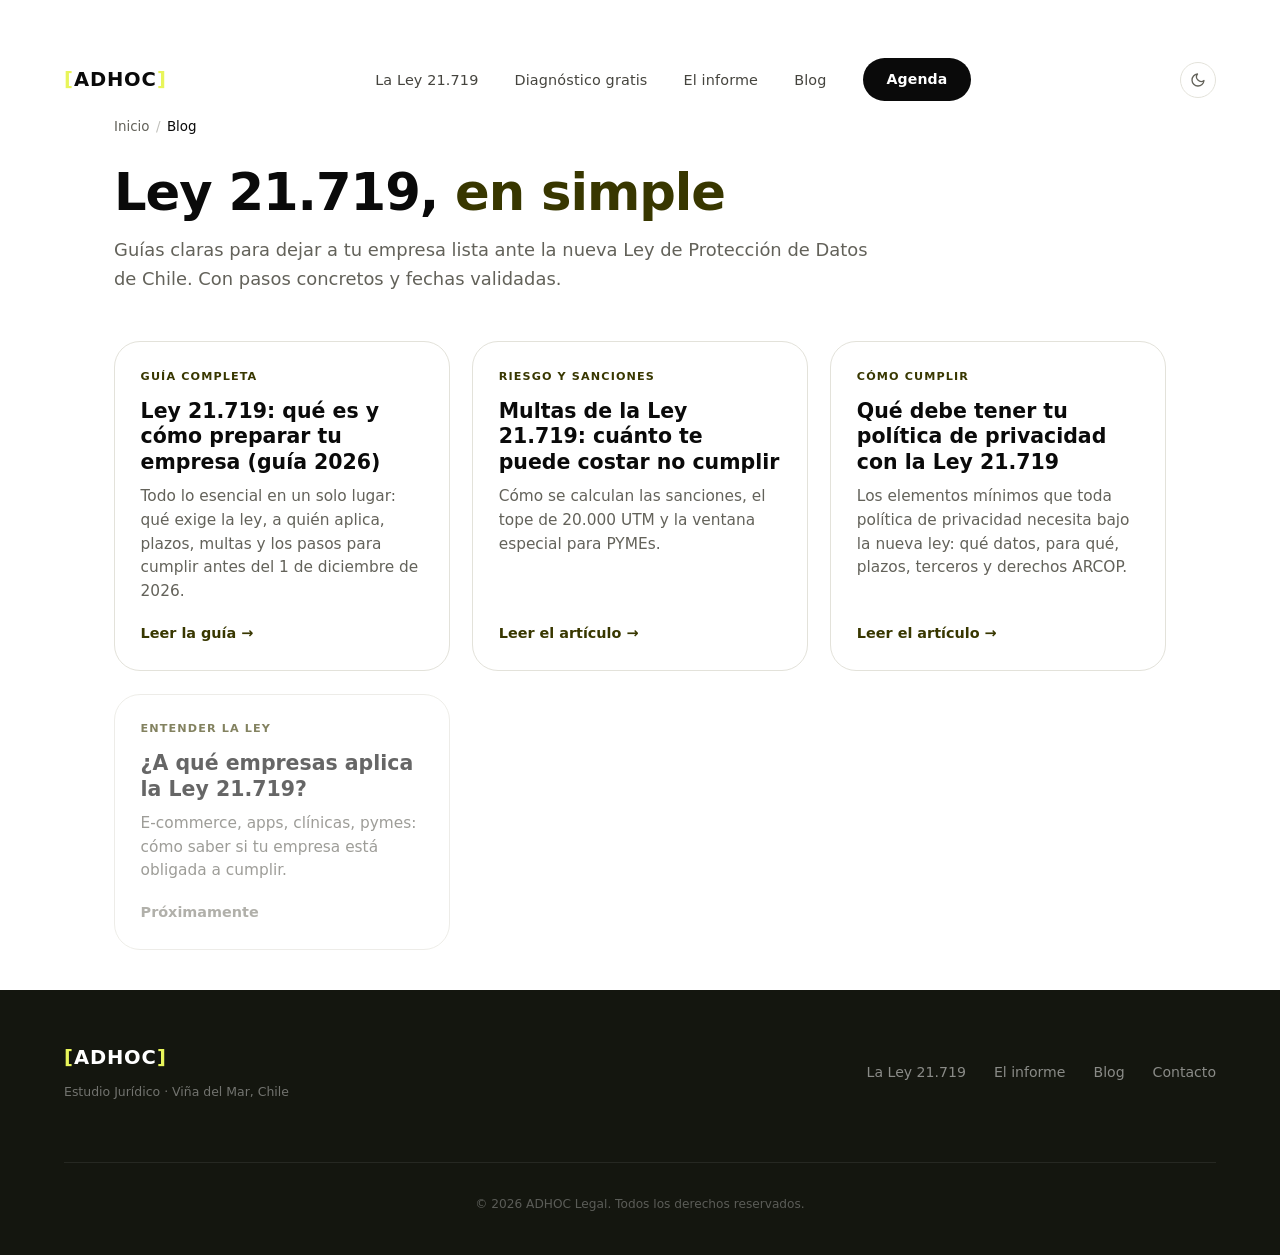
==== blog/index.html @ b208bfc6 "blog: post #3 "Qué debe tener tu política de privacidad" (Javiera) Nuevo artículo blog/politica-de-p" ====
<!DOCTYPE html>
<html lang="es-CL">
<head>
  <meta charset="UTF-8" />
  <meta name="viewport" content="width=device-width, initial-scale=1.0" />
  <title>Blog Ley 21.719 | Protección de datos para empresas | ADHOC Legal</title>
  <meta name="description" content="Guías claras sobre la Ley 21.719 de protección de datos en Chile: qué es, a quién aplica, multas y cómo dejar lista tu empresa antes del 1 de diciembre de 2026." />
  <link rel="canonical" href="https://adhoclegal.cl/blog/" />

  <meta property="og:type" content="website" />
  <meta property="og:locale" content="es_CL" />
  <meta property="og:site_name" content="ADHOC Legal" />
  <meta property="og:url" content="https://adhoclegal.cl/blog/" />
  <meta property="og:title" content="Blog Ley 21.719: protección de datos para empresas" />
  <meta property="og:description" content="Guías claras sobre la Ley 21.719: qué es, a quién aplica, multas y cómo cumplir antes de diciembre de 2026." />
  <meta property="og:image" content="https://adhoclegal.cl/recursos/og-image.png" />
  <meta name="twitter:card" content="summary_large_image" />
  <meta name="twitter:title" content="Blog Ley 21.719: protección de datos para empresas" />
  <meta name="twitter:description" content="Guías claras sobre la Ley 21.719: qué es, a quién aplica, multas y cómo cumplir." />
  <meta name="twitter:image" content="https://adhoclegal.cl/recursos/og-image.png" />

  <link rel="icon" href="data:image/svg+xml,%3Csvg xmlns='http://www.w3.org/2000/svg' viewBox='0 0 64 64'%3E%3Crect width='64' height='64' rx='14' fill='%230a0a0a'/%3E%3Ctext x='32' y='45' font-family='Space Grotesk, Arial, sans-serif' font-size='34' font-weight='700' text-anchor='middle'%3E%3Ctspan fill='%23E8F55A'%3E%5B%3C/tspan%3E%3Ctspan fill='%23ffffff'%3EA%3C/tspan%3E%3Ctspan fill='%23E8F55A'%3E%5D%3C/tspan%3E%3C/text%3E%3C/svg%3E" />
  <link rel="stylesheet" href="/recursos/fonts/fonts.css" />
  <link rel="stylesheet" href="/adhoc-styles.css?v=7" />
  <link rel="stylesheet" href="/recursos/blog.css?v=1" />
  <script>(function(){var t=localStorage.getItem('adhoc-theme');if(t==='dark')document.documentElement.setAttribute('data-theme','dark');}());</script>

  <!-- Datos estructurados: el blog -->
  <script type="application/ld+json">
  {
    "@context": "https://schema.org",
    "@type": "Blog",
    "name": "Blog de ADHOC Legal",
    "description": "Guías sobre la Ley 21.719 de protección de datos personales en Chile.",
    "url": "https://adhoclegal.cl/blog/",
    "inLanguage": "es-CL",
    "publisher": {
      "@type": "LegalService",
      "name": "ADHOC Legal",
      "url": "https://adhoclegal.cl/"
    }
  }
  </script>
  <!-- Datos estructurados: ruta de navegación -->
  <script type="application/ld+json">
  {
    "@context": "https://schema.org",
    "@type": "BreadcrumbList",
    "itemListElement": [
      { "@type": "ListItem", "position": 1, "name": "Inicio", "item": "https://adhoclegal.cl/" },
      { "@type": "ListItem", "position": 2, "name": "Blog", "item": "https://adhoclegal.cl/blog/" }
    ]
  }
  </script>
</head>
<body>

<!-- NAV -->
<nav>
  <a href="/" class="nav-logo"><span class="br">[</span><span class="wm-txt">ADHOC</span><span class="br">]</span></a>
  <ul class="nav-links" id="navLinks">
    <li><a href="/#ley">La Ley 21.719</a></li>
    <li><a href="/#evaluacion">Diagnóstico gratis</a></li>
    <li><a href="/#informe">El informe</a></li>
    <li><a href="/blog/">Blog</a></li>
    <li><a href="/#contacto" class="nav-cta">Agenda</a></li>
  </ul>
  <button class="theme-toggle" id="themeToggle" aria-label="Cambiar modo visual">
    <svg class="icon-moon" width="16" height="16" viewBox="0 0 24 24" fill="none" stroke="currentColor" stroke-width="2" stroke-linecap="round" stroke-linejoin="round"><path d="M21 12.79A9 9 0 1 1 11.21 3 7 7 0 0 0 21 12.79z"/></svg>
    <svg class="icon-sun" width="16" height="16" viewBox="0 0 24 24" fill="none" stroke="currentColor" stroke-width="2" stroke-linecap="round" stroke-linejoin="round"><circle cx="12" cy="12" r="5"/><line x1="12" y1="1" x2="12" y2="3"/><line x1="12" y1="21" x2="12" y2="23"/><line x1="4.22" y1="4.22" x2="5.64" y2="5.64"/><line x1="18.36" y1="18.36" x2="19.78" y2="19.78"/><line x1="1" y1="12" x2="3" y2="12"/><line x1="21" y1="12" x2="23" y2="12"/><line x1="4.22" y1="19.78" x2="5.64" y2="18.36"/><line x1="18.36" y1="5.64" x2="19.78" y2="4.22"/></svg>
  </button>
  <button class="hamburger" id="hamburger" aria-label="Menú" aria-expanded="false">
    <span></span><span></span><span></span>
  </button>
</nav>

<main class="blog-shell">
  <div class="crumbs" role="navigation" aria-label="Ruta de navegación">
    <a href="/">Inicio</a>
    <span class="sep">/</span>
    <span aria-current="page">Blog</span>
  </div>

  <header class="blog-head">
    <h1>Ley 21.719, <span class="accent">en simple</span></h1>
    <p>Guías claras para dejar a tu empresa lista ante la nueva Ley de Protección de Datos de Chile. Con pasos concretos y fechas validadas.</p>
  </header>

  <div class="post-grid">

    <a class="post-card" href="/blog/ley-21719-guia-empresas-chile.html">
      <span class="tag">Guía completa</span>
      <h2>Ley 21.719: qué es y cómo preparar tu empresa (guía 2026)</h2>
      <p>Todo lo esencial en un solo lugar: qué exige la ley, a quién aplica, plazos, multas y los pasos para cumplir antes del 1 de diciembre de 2026.</p>
      <span class="read">Leer la guía →</span>
    </a>

    <a class="post-card" href="/blog/multas-ley-21719.html">
      <span class="tag">Riesgo y sanciones</span>
      <h2>Multas de la Ley 21.719: cuánto te puede costar no cumplir</h2>
      <p>Cómo se calculan las sanciones, el tope de 20.000 UTM y la ventana especial para PYMEs.</p>
      <span class="read">Leer el artículo →</span>
    </a>

    <a class="post-card" href="/blog/politica-de-privacidad-ley-21719.html">
      <span class="tag">Cómo cumplir</span>
      <h2>Qué debe tener tu política de privacidad con la Ley 21.719</h2>
      <p>Los elementos mínimos que toda política de privacidad necesita bajo la nueva ley: qué datos, para qué, plazos, terceros y derechos ARCOP.</p>
      <span class="read">Leer el artículo →</span>
    </a>

    <span class="post-card is-soon" aria-disabled="true">
      <span class="tag">Entender la ley</span>
      <h2>¿A qué empresas aplica la Ley 21.719?</h2>
      <p>E-commerce, apps, clínicas, pymes: cómo saber si tu empresa está obligada a cumplir.</p>
      <span class="read">Próximamente</span>
    </span>

  </div>
</main>

<!-- FOOTER -->
<footer>
  <div class="footer-inner">
    <div>
      <a href="/" class="nav-logo"><span class="br">[</span><span class="wm-txt">ADHOC</span><span class="br">]</span></a>
      <div class="footer-tag">Estudio Jurídico · Viña del Mar, Chile</div>
    </div>
    <div class="footer-links">
      <a href="/#ley">La Ley 21.719</a>
      <a href="/#informe">El informe</a>
      <a href="/blog/">Blog</a>
      <a href="/#contacto">Contacto</a>
    </div>
    <p class="footer-copy">© 2026 ADHOC Legal. Todos los derechos reservados.</p>
  </div>
</footer>

<script src="/adhoc-app.js?v=2"></script>
</body>
</html>
---- adhoc-styles.css ----
/* ============================================================
   ADHOC — Estudio Jurídico · Hoja de estilos
   ============================================================ */

*, *::before, *::after { box-sizing: border-box; margin: 0; padding: 0; }

:root {
  --accent: #E8F55A;
  --accent-deep: oklch(from var(--accent) calc(l - 0.10) calc(c + 0.02) h);
  --accent-ink: oklch(from var(--accent) 0.32 calc(c + 0.05) h);
  --accent-soft: oklch(from var(--accent) 0.96 0.04 h);

  --black: #0a0a0a;
  --black-soft: #161614;
  --ink: #14160f;
  --ink-soft: #1c1f16;
  --white: #ffffff;
  --gray-50: #f8f8f5;
  --gray-100: #efefe9;
  --gray-200: #e3e2da;
  --gray-300: #cfcec5;
  --gray-400: #a9a89d;
  --gray-500: #828177;
  --gray-600: #63625a;
  --gray-700: #45443e;

  --font-body: 'Space Grotesk', system-ui, sans-serif;
  --font-display: 'Space Grotesk', system-ui, sans-serif;
  --font-serif: 'Playfair Display', Georgia, serif;

  --radius-sm: 12px;
  --radius-md: 18px;
  --radius-lg: 26px;
  --radius-xl: 34px;
  --shadow-xs: 0 1px 3px rgba(20,18,12,0.05);
  --shadow-sm: 0 4px 18px rgba(20,18,12,0.07);
  --shadow-md: 0 14px 40px rgba(20,18,12,0.11);
  --shadow-lg: 0 28px 70px rgba(20,18,12,0.16);

  --maxw: 1240px;
  --pad-x: clamp(1.25rem, 5vw, 4rem);

  --z-nav: 100; --z-menu: 99; --z-toast: 200; --z-cta: 150;

  --ease: cubic-bezier(0.22, 1, 0.36, 1);
}

html { scroll-behavior: smooth; -webkit-text-size-adjust: 100%; }

body {
  font-family: var(--font-body);
  color: var(--black);
  background: var(--white);
  line-height: 1.6;
  overflow-x: hidden;
  -webkit-font-smoothing: antialiased;
  text-rendering: optimizeLegibility;
}

::selection { background: var(--accent); color: var(--black); }

a { color: inherit; }

/* ── Reveal (scroll) ── */
.reveal {
  opacity: 0;
  transform: translateY(28px);
  will-change: opacity, transform;
}
.reveal.in {
  animation: revealIn 0.8s var(--ease) both;
  animation-delay: var(--reveal-delay, 0ms);
}
@keyframes revealIn {
  from { opacity: 0; transform: translateY(28px); }
  to   { opacity: 1; transform: none; }
}
.reveal-clip { clip-path: inset(0 100% 0 0); }
.reveal-clip.in {
  animation: revealClip 0.9s var(--ease) both;
  animation-delay: var(--reveal-delay, 0ms);
}
@keyframes revealClip {
  from { clip-path: inset(0 100% 0 0); }
  to   { clip-path: inset(0 0 0 0); }
}
.reveal.shown, .reveal-clip.shown {
  opacity: 1 !important;
  transform: none !important;
  clip-path: none !important;
  animation: none !important;
}

@media (prefers-reduced-motion: reduce) {
  .reveal, .reveal-clip { opacity: 1; transform: none; clip-path: none; animation: none; }
}

/* ============================================================
   NAV
   ============================================================ */
nav {
  position: fixed; inset: 0 0 auto 0;
  z-index: var(--z-nav);
  height: 76px;
  display: flex; align-items: center; justify-content: space-between;
  padding: 0 var(--pad-x);
  background: rgba(255,255,255,0.72);
  backdrop-filter: blur(18px) saturate(1.4);
  -webkit-backdrop-filter: blur(18px) saturate(1.4);
  border-bottom: 1px solid transparent;
  transition: background 0.35s var(--ease), border-color 0.35s var(--ease), box-shadow 0.35s var(--ease), height 0.35s var(--ease);
}
nav.scrolled {
  height: 66px;
  background: rgba(255,255,255,0.9);
  border-bottom-color: rgba(20,18,12,0.08);
  box-shadow: var(--shadow-xs);
}

.nav-logo {
  font-size: 1.22rem; font-weight: 700; letter-spacing: 0.04em;
  text-decoration: none; display: inline-flex; align-items: center; gap: 0.02em;
}
.nav-logo .br { color: var(--accent); font-weight: 700; transition: color 0.3s var(--ease); }
.nav-logo .wm-txt { color: var(--black); }
.nav-logo:hover .br { color: var(--accent-deep); }

.nav-links { display: flex; gap: 2.25rem; list-style: none; align-items: center; }
.nav-links > li > a {
  text-decoration: none; color: var(--gray-700);
  font-size: 0.9rem; font-weight: 500; letter-spacing: 0.01em;
  position: relative; transition: color 0.2s;
}
.nav-links > li > a:not(.nav-cta)::after {
  content: ''; position: absolute; left: 0; right: 100%; bottom: -6px;
  height: 2px; background: var(--accent); border-radius: 2px;
  transition: right 0.3s var(--ease);
}
.nav-links > li > a:not(.nav-cta):hover { color: var(--black); }
.nav-links > li > a:not(.nav-cta):hover::after { right: 0; }

.nav-cta {
  background: var(--black) !important; color: var(--white) !important;
  padding: 0.62rem 1.5rem !important; border-radius: 50px !important;
  font-weight: 600 !important; font-size: 0.88rem !important;
  display: inline-flex; align-items: center; gap: 0.4rem;
  transition: background 0.25s, transform 0.2s, box-shadow 0.25s !important;
}
.nav-cta:hover { background: var(--accent) !important; color: var(--black) !important; transform: translateY(-2px); box-shadow: var(--shadow-md); }

.hamburger { display: none; flex-direction: column; gap: 5px; cursor: pointer; background: none; border: none; padding: 6px; }
.hamburger span { display: block; width: 24px; height: 2px; background: var(--black); border-radius: 2px; transition: transform 0.3s var(--ease), opacity 0.2s; }
.hamburger.open span:nth-child(1) { transform: translateY(7px) rotate(45deg); }
.hamburger.open span:nth-child(2) { opacity: 0; }
.hamburger.open span:nth-child(3) { transform: translateY(-7px) rotate(-45deg); }

/* ============================================================
   SECTIONS base
   ============================================================ */
section { padding: clamp(5rem, 9vw, 9rem) var(--pad-x); }
.section-inner { max-width: var(--maxw); margin: 0 auto; }

.eyebrow {
  font-size: 0.72rem; font-weight: 600; letter-spacing: 0.16em;
  text-transform: uppercase; color: var(--gray-500);
  display: inline-flex; align-items: center; gap: 0.65rem; margin-bottom: 1.5rem;
}
.eyebrow::before { content: ''; width: 22px; height: 2px; background: var(--accent); border-radius: 2px; flex-shrink: 0; }
.eyebrow.on-dark { color: rgba(255,255,255,0.5); }
.hero-badge {
  font-size: 0.72rem; font-weight: 600; letter-spacing: 0.16em;
  text-transform: uppercase; color: var(--gray-500);
  margin-bottom: 1.5rem;
}
.hero-badge .br { color: var(--accent); }

.section-title {
  font-family: var(--font-display);
  font-size: clamp(2.4rem, 5.2vw, 4.4rem);
  font-weight: 700; line-height: 1.02; letter-spacing: -0.035em;
  text-wrap: balance;
}
.lede {
  font-size: clamp(1rem, 1.4vw, 1.12rem); color: var(--gray-600);
  line-height: 1.75; max-width: 46ch; text-wrap: pretty;
}

/* ============================================================
   HERO
   ============================================================ */
#hero {
  min-height: 100svh; display: flex; align-items: center; justify-content: center;
  padding: 130px var(--pad-x) 4rem; position: relative; overflow: hidden;
  background: var(--white);
}
/* Si el contenido del hero supera la altura visible, anclar arriba para no cortar el titular */
@media (max-height: 860px) {
  #hero { align-items: flex-start; }
}
#hero::before {
  content: ''; position: absolute; inset: 0; z-index: 0; pointer-events: none;
  background:
    radial-gradient(60% 50% at 50% 0%, oklch(from var(--accent) 0.97 0.05 h / 0.5), transparent 70%);
  opacity: 0.9;
}
.hero-grid {
  position: absolute; inset: 0; z-index: 0; pointer-events: none; opacity: 0.5;
  background-image:
    linear-gradient(to right, rgba(20,18,12,0.035) 1px, transparent 1px),
    linear-gradient(to bottom, rgba(20,18,12,0.035) 1px, transparent 1px);
  background-size: 64px 64px;
  -webkit-mask-image: radial-gradient(75% 70% at 50% 45%, #000 30%, transparent 100%);
  mask-image: radial-gradient(75% 70% at 50% 45%, #000 30%, transparent 100%);
}

.hero-inner { max-width: 880px; width: 100%; position: relative; z-index: 1; text-align: center; display: flex; flex-direction: column; align-items: center; }

.hero-title {
  font-family: var(--font-display);
  font-size: clamp(2.9rem, 8vw, 6rem);
  font-weight: 700; line-height: 1.04; letter-spacing: -0.04em;
  margin-bottom: 1.75rem; text-wrap: balance;
}
.hero-title .accent {
  font-family: var(--font-serif); font-style: italic; font-weight: 700;
  position: relative; display: inline-block; padding: 0 0.08em; white-space: nowrap;
}
.hero-title .accent::before {
  content: ''; position: absolute; left: -0.06em; right: -0.06em;
  top: 50%; height: 0.78em; transform: translateY(-50%) skewX(-2deg);
  background: var(--accent); border-radius: 4px; z-index: -1;
  transform-origin: left center;
  transition: transform 0.9s var(--ease) 0.35s;
}
.hero-title.pre .accent::before { transform: translateY(-50%) skewX(-2deg) scaleX(0); }
.hero-title.lit .accent::before { transform: translateY(-50%) skewX(-2deg) scaleX(1); }
.hero-title.hl-done .accent::before { transition: none !important; }

.hero-subtitle {
  font-size: clamp(1.02rem, 1.5vw, 1.18rem); color: var(--gray-600);
  max-width: 52ch; line-height: 1.7; margin: 0 auto 2.4rem; text-wrap: pretty;
}

.hero-actions { display: flex; gap: 0.9rem; justify-content: center; flex-wrap: wrap; }

.btn {
  display: inline-flex; align-items: center; gap: 0.55rem;
  font-family: var(--font-body); font-weight: 600; font-size: 0.98rem;
  text-decoration: none; cursor: pointer; border: none;
  padding: 1rem 2rem; border-radius: 50px; letter-spacing: 0.01em;
  transition: transform 0.2s var(--ease), box-shadow 0.25s var(--ease), background 0.25s, color 0.25s, border-color 0.25s;
}
.btn .arr { transition: transform 0.25s var(--ease); }
.btn:hover .arr { transform: translateX(4px); }

.btn-primary { background: var(--accent); color: var(--accent-ink); box-shadow: 0 8px 24px oklch(from var(--accent) l c h / 0.4); }
.btn-primary:hover { transform: translateY(-2px); box-shadow: 0 14px 34px oklch(from var(--accent) l c h / 0.55); }

.btn-ghost { background: transparent; color: var(--black); border: 1.5px solid var(--gray-300); }
.btn-ghost:hover { border-color: var(--black); background: var(--black); color: var(--white); transform: translateY(-2px); }

.btn-dark { background: var(--black); color: var(--white); }
.btn-dark:hover { background: var(--black-soft); transform: translateY(-2px); box-shadow: var(--shadow-md); }

.hero-trust {
  margin-top: 3.5rem; display: flex; align-items: center; gap: clamp(1.2rem, 4vw, 3rem);
  flex-wrap: wrap; justify-content: center;
  padding-top: 2.2rem; border-top: 1px solid var(--gray-200); width: 100%; max-width: 640px;
}
.hero-trust .ht-item { display: flex; flex-direction: column; align-items: center; gap: 0.15rem; }
.hero-trust .ht-num { font-family: var(--font-display); font-size: 1.7rem; font-weight: 700; letter-spacing: -0.03em; line-height: 1; }
.hero-trust .ht-label { font-size: 0.72rem; letter-spacing: 0.08em; text-transform: uppercase; color: var(--gray-500); }
.hero-trust .ht-sep { width: 1px; height: 34px; background: var(--gray-200); }

[data-hero="editorial"] .hero-inner { text-align: left; align-items: flex-start; max-width: var(--maxw); }
[data-hero="editorial"] #hero { justify-content: flex-start; }
[data-hero="editorial"] .hero-subtitle { margin-left: 0; margin-right: 0; }
[data-hero="editorial"] .hero-actions { justify-content: flex-start; }
[data-hero="editorial"] .hero-trust { justify-content: flex-start; }
[data-hero="editorial"] .hero-title .accent { white-space: normal; }

/* ── Contador regresivo Ley 21.719 ── */
.hero-countdown {
  display: flex; flex-direction: column; align-items: center; gap: 0.55rem;
  margin: 0 auto 2rem;
}
.hero-countdown .cd-label {
  font-size: 0.72rem; font-weight: 600; letter-spacing: 0.06em; text-transform: uppercase;
  color: var(--gray-500); text-align: center; max-width: 40ch; text-wrap: balance;
}
.cd-units { display: flex; gap: 0.45rem; flex-wrap: wrap; justify-content: center; }
.cd-unit {
  display: flex; flex-direction: column; align-items: center; gap: 0.2rem;
  min-width: 54px; padding: 0.55rem 0.5rem;
  background: var(--ink); border-radius: var(--radius-sm); box-shadow: var(--shadow-xs);
  border: 1px solid rgba(255,255,255,0.10);
}
.cd-num {
  font-family: var(--font-display); font-weight: 700;
  font-size: clamp(1.25rem, 3vw, 1.65rem); line-height: 1;
  color: var(--accent); letter-spacing: -0.03em; font-variant-numeric: tabular-nums;
}
.cd-tag {
  font-size: 0.55rem; font-weight: 600; letter-spacing: 0.1em; text-transform: uppercase;
  color: rgba(255,255,255,0.55);
}
.cd-live {
  font-family: var(--font-display); font-weight: 700; font-size: 1.05rem;
  color: var(--accent-ink); text-decoration: none;
}
@media (max-width: 480px) {
  .cd-unit { min-width: 48px; padding: 0.5rem 0.35rem; }
}

/* ============================================================
   STATS BAND
   ============================================================ */
#stats { background: var(--ink); padding: clamp(3rem, 5vw, 4.5rem) var(--pad-x); }
.stats-grid { max-width: var(--maxw); margin: 0 auto; display: grid; grid-template-columns: repeat(3, 1fr); gap: 1rem; justify-content: center; }
.stat { text-align: center; padding: 1rem; }
.stat-num { font-family: var(--font-display); font-size: clamp(2.4rem, 4vw, 3.4rem); font-weight: 700; color: var(--accent); letter-spacing: -0.04em; line-height: 1; }
.stat-num .plus { font-size: 0.6em; vertical-align: super; }
.stat-label { font-size: 0.82rem; color: rgba(255,255,255,0.6); margin-top: 0.5rem; letter-spacing: 0.02em; }
[data-stats="off"] #stats { display: none; }

/* ============================================================
   SERVICIOS
   ============================================================ */
#servicios { background: var(--gray-50); }
.services-top { display: grid; grid-template-columns: 1.2fr 1fr; gap: 3rem; align-items: end; margin-bottom: 3.5rem; }
.services-top .lede { align-self: end; }

.services-grid { display: grid; grid-template-columns: repeat(3, 1fr); gap: 1.25rem; }
.service-card {
  position: relative; background: var(--white); padding: 2.5rem 2rem;
  border-radius: var(--radius-lg); box-shadow: var(--shadow-xs);
  border: 1px solid var(--gray-100); overflow: hidden;
  transition: box-shadow 0.35s var(--ease), transform 0.35s var(--ease), border-color 0.35s;
}
.service-card::after {
  content: ''; position: absolute; left: 0; top: 0; bottom: 0; width: 4px;
  background: var(--accent); transform: scaleY(0); transform-origin: top; transition: transform 0.4s var(--ease);
}
.service-card:hover { transform: translateY(-6px); box-shadow: var(--shadow-md); border-color: var(--gray-200); }
.service-card:hover::after { transform: scaleY(1); }

.service-head { display: flex; align-items: baseline; justify-content: space-between; margin-bottom: 1.25rem; }
.service-num { font-family: var(--font-display); font-size: 3.4rem; font-weight: 700; color: var(--gray-200); letter-spacing: -0.04em; line-height: 1; user-select: none; transition: color 0.35s; }
.service-card:hover .service-num { color: var(--accent); }
.service-ico { width: 22px; height: 22px; color: var(--gray-400); transition: color 0.3s, transform 0.3s var(--ease); }
.service-card:hover .service-ico { color: var(--black); transform: translateX(3px) translateY(-3px); }

.service-title { font-size: 1.28rem; font-weight: 700; color: var(--black); margin-bottom: 0.7rem; letter-spacing: -0.01em; }
.service-text { font-size: 0.92rem; color: var(--gray-600); line-height: 1.75; }
.service-tags { display: flex; flex-wrap: wrap; gap: 0.4rem; margin-top: 1.5rem; }
.service-tag-item { font-size: 0.72rem; font-weight: 600; padding: 0.3rem 0.8rem; background: var(--gray-100); color: var(--gray-700); border-radius: 50px; letter-spacing: 0.02em; transition: background 0.2s, color 0.2s; }
.service-card:hover .service-tag-item { background: var(--accent-soft); }

/* ============================================================
   EQUIPO
   ============================================================ */
#equipo { background: var(--white); }
.equipo-head { display: grid; grid-template-columns: 1.2fr 1fr; gap: 3rem; align-items: center; margin-bottom: 3.5rem; }
.team-grid { display: grid; grid-template-columns: 1fr 1fr; gap: 1.75rem; }
.team-card { background: var(--gray-50); border-radius: var(--radius-xl); overflow: hidden; border: 1px solid var(--gray-100); transition: box-shadow 0.4s var(--ease), transform 0.4s var(--ease); }
.team-card:hover { transform: translateY(-6px); box-shadow: var(--shadow-lg); }

.team-photo-wrap { position: relative; aspect-ratio: 4/3.4; overflow: hidden; background: var(--gray-100); }
.team-photo { width: 100%; height: 100%; object-fit: cover; object-position: center 18%; display: block; filter: grayscale(1) contrast(1.03) brightness(1.02); transition: transform 0.6s var(--ease), filter 0.6s var(--ease); }
.team-card:hover .team-photo { transform: scale(1.04); filter: grayscale(0) contrast(1) brightness(1); }
.team-photo-bar { height: 5px; background: var(--accent); }

.team-ph {
  width: 100%; height: 100%; display: flex; flex-direction: column; align-items: center; justify-content: center; gap: 0.6rem;
  background: repeating-linear-gradient(135deg, var(--gray-100) 0 14px, var(--gray-50) 14px 28px);
  color: var(--gray-400);
}
.team-ph .mono { width: 84px; height: 84px; border-radius: 50%; background: var(--black); color: var(--accent); display: flex; align-items: center; justify-content: center; font-family: var(--font-display); font-weight: 700; font-size: 1.7rem; letter-spacing: 0.04em; }
.team-ph .hint { font-family: ui-monospace, 'SF Mono', Menlo, monospace; font-size: 0.7rem; letter-spacing: 0.04em; color: var(--gray-400); }

.team-body { padding: 1.9rem 2.1rem 2.1rem; }
.team-name { font-size: 1.3rem; font-weight: 700; color: var(--black); margin-bottom: 0.25rem; letter-spacing: -0.01em; }
.team-role { font-size: 0.72rem; font-weight: 700; letter-spacing: 0.12em; text-transform: uppercase; color: var(--accent-ink); margin-bottom: 1.1rem; }
.team-bio { font-size: 0.92rem; color: var(--gray-600); line-height: 1.8; margin-bottom: 1.6rem; }
.team-linkedin { display: inline-flex; align-items: center; gap: 0.5rem; text-decoration: none; background: var(--black); color: var(--white); font-size: 0.76rem; font-weight: 600; letter-spacing: 0.04em; text-transform: uppercase; padding: 0.6rem 1.3rem; border-radius: 50px; transition: background 0.25s, color 0.25s, transform 0.2s; }
.team-linkedin:hover { background: var(--accent); color: var(--accent-ink); transform: translateY(-2px); }
.linkedin-icon { width: 14px; height: 14px; fill: currentColor; }

/* ============================================================
   POR QUÉ (dark)
   ============================================================ */
#por-que { background: var(--ink); color: var(--white); }
.why-layout { display: grid; grid-template-columns: 0.9fr 1.1fr; gap: clamp(2.5rem, 6vw, 6rem); align-items: start; }
.why-left .section-title { color: var(--white); }
.why-claim { font-size: 1.05rem; color: rgba(255,255,255,0.55); line-height: 1.8; margin-top: 1.5rem; max-width: 38ch; }
.why-cta { margin-top: 2.2rem; }

.why-list { display: flex; flex-direction: column; border-top: 1px solid rgba(255,255,255,0.1); }
.why-item { display: flex; gap: 1.5rem; align-items: flex-start; padding: 1.8rem 0; border-bottom: 1px solid rgba(255,255,255,0.1); transition: padding-left 0.3s var(--ease); }
.why-item:hover { padding-left: 0.6rem; }
.why-num { font-family: var(--font-display); font-size: 1.45rem; font-weight: 700; color: var(--accent); letter-spacing: -0.03em; line-height: 1; min-width: 2.4rem; padding-top: 2px; }
.why-text h4 { font-size: 1.05rem; font-weight: 700; color: var(--white); margin-bottom: 0.35rem; }
.why-text p { font-size: 0.9rem; color: rgba(255,255,255,0.5); line-height: 1.7; }

/* ============================================================
   EVALUACIÓN LEY 21.719 (FUNNEL)
   ============================================================ */
#evaluacion { background: var(--white); }
.fnl-head { max-width: 62ch; margin: 0 auto 2.6rem; text-align: center; }
.fnl-head .eyebrow { justify-content: center; }
.fnl-head .section-title { font-size: clamp(2rem, 4.6vw, 3.4rem); }
.fnl-head .section-title .accent { font-family: var(--font-serif); font-style: italic; color: var(--accent-ink); }
.fnl-head .lede { margin: 1.1rem auto 0; text-align: center; max-width: 54ch; }

.fnl { max-width: 600px; margin: 0 auto; }
.fnl .screen { display: none; }
.fnl .screen.active { display: block; animation: fnlSlide 0.42s var(--ease) both; }
@keyframes fnlSlide { from { transform: translateY(18px) scale(0.992); } to { transform: translateY(0) scale(1); } }
.fnl .card { background: var(--white); border: 1px solid var(--gray-100); border-radius: var(--radius-xl); box-shadow: var(--shadow-md); padding: clamp(1.5rem, 4vw, 2.4rem); }
.fnl .brand { display: flex; align-items: center; gap: 0.5rem; margin-bottom: 1.3rem; }
.fnl .brand .wm { font-size: 1.18rem; font-weight: 700; letter-spacing: 0.04em; }
.fnl .brand .wm .br { color: var(--accent); }
.fnl .brand .legal-tag { font-size: 0.66rem; font-weight: 700; letter-spacing: 0.2em; text-transform: uppercase; color: var(--gray-400); }
.fnl .eyebrow { margin-bottom: 0; }
.fnl .q-title { font-size: clamp(1.25rem, 3.4vw, 1.55rem); font-weight: 700; letter-spacing: -0.025em; line-height: 1.12; color: var(--black); }
.fnl .q-sub { margin-top: 0.5rem; color: var(--gray-600); font-size: 0.95rem; }
.fnl .step-row { display: flex; align-items: center; justify-content: space-between; margin-top: 1.4rem; }
.fnl .step-label { font-size: 0.74rem; font-weight: 700; letter-spacing: 0.1em; color: var(--gray-500); text-transform: uppercase; white-space: nowrap; }
.fnl .shield { width: 34px; height: 34px; display: flex; align-items: center; justify-content: center; background: var(--accent); border-radius: 9px; color: var(--accent-ink); flex: none; }
.fnl .shield svg { width: 18px; height: 18px; }
.fnl .progress { height: 8px; background: var(--gray-100); border-radius: 99px; overflow: hidden; margin-top: 0.7rem; }
.fnl .progress > i { display: block; height: 100%; width: 0; background: var(--accent-deep); border-radius: 99px; transition: width 0.45s var(--ease); }
.fnl .question { margin-top: 1.7rem; }
.fnl .question h3 { font-size: clamp(1.1rem, 2.8vw, 1.3rem); font-weight: 700; letter-spacing: -0.02em; line-height: 1.25; color: var(--black); }
.fnl .options { display: flex; flex-direction: column; gap: 0.7rem; margin-top: 1.2rem; }
.fnl .opt { display: flex; align-items: center; gap: 0.85rem; width: 100%; text-align: left; background: var(--white); border: 1.5px solid var(--gray-200); border-radius: var(--radius-sm); padding: 0.95rem 1.05rem; min-height: 56px; cursor: pointer; font-family: inherit; font-size: 1rem; font-weight: 500; color: var(--black); transition: border-color 0.16s, background 0.16s, transform 0.08s; }
.fnl .opt:hover { border-color: var(--gray-400); background: var(--gray-50); }
.fnl .opt:active { transform: scale(0.995); }
.fnl .tick { flex: none; width: 24px; height: 24px; border-radius: 50%; border: 2px solid var(--gray-300); display: flex; align-items: center; justify-content: center; transition: all 0.16s; background: var(--white); }
.fnl .tick svg { width: 13px; height: 13px; opacity: 0; transform: scale(0.5); transition: all 0.18s; color: var(--accent-ink); }
.fnl .opt.selected { border-color: var(--black); background: var(--accent-soft); }
.fnl .opt.selected .tick { background: var(--accent); border-color: var(--accent-ink); }
.fnl .opt.selected .tick svg { opacity: 1; transform: scale(1); }
.fnl .opt-label { flex: 1; }
.fnl .legal { display: flex; gap: 0.8rem; margin-top: 1.4rem; padding: 1rem 1.1rem; background: #FAF2E2; border: 1px solid #ECD9B4; border-radius: var(--radius-sm); }
.fnl .legal[hidden] { display: none; }
.fnl .legal .ic { flex: none; color: #C77D14; margin-top: 1px; }
.fnl .legal .ic svg { width: 20px; height: 20px; }
.fnl .legal b { color: #8A5A12; font-weight: 700; display: block; font-size: 0.92rem; margin-bottom: 0.15rem; }
.fnl .legal p { color: #7A551E; font-size: 0.84rem; line-height: 1.5; }
.fnl .nav-row { display: flex; align-items: center; margin-top: 1.5rem; min-height: 24px; }
.fnl .back { background: none; border: none; cursor: pointer; font-family: inherit; font-size: 0.92rem; font-weight: 600; color: var(--gray-600); display: inline-flex; align-items: center; gap: 0.35rem; padding: 0.4rem 0.1rem; transition: color 0.15s; }
.fnl .back:hover { color: var(--black); }
.fnl .back[hidden] { display: none; }
.fnl .cap-head { margin-bottom: 1.3rem; }
.fnl .cap-head .eyebrow { margin-bottom: 0.9rem; }
.fnl .cap-head h3 { font-size: clamp(1.3rem, 3.4vw, 1.65rem); font-weight: 700; letter-spacing: -0.025em; line-height: 1.12; color: var(--black); }
.fnl .cap-head p { margin-top: 0.55rem; color: var(--gray-600); font-size: 0.96rem; }
.fnl .field { margin-top: 1.1rem; }
.fnl .field label { display: block; font-size: 0.74rem; font-weight: 600; text-transform: uppercase; letter-spacing: 0.08em; color: var(--gray-700); margin-bottom: 0.5rem; }
.fnl .field input { width: 100%; font-family: var(--font-body); font-size: 0.95rem; color: var(--black); background: var(--white); border: 1.5px solid var(--gray-200); border-radius: var(--radius-sm); padding: 0.85rem 1rem; outline: none; transition: border-color 0.2s, box-shadow 0.2s; }
.fnl .field input::placeholder { color: var(--gray-400); }
.fnl .field input:focus { border-color: var(--black); box-shadow: 0 0 0 3px oklch(from var(--accent) l c h / 0.4); }
.fnl .phone-wrap { display: flex; align-items: stretch; }
.fnl .phone-prefix { display: flex; align-items: center; font-weight: 700; color: var(--black); background: var(--gray-100); border: 1.5px solid var(--gray-200); border-right: none; border-radius: var(--radius-sm) 0 0 var(--radius-sm); padding: 0 0.9rem; }
.fnl .phone-wrap input { border-radius: 0 var(--radius-sm) var(--radius-sm) 0; }
.fnl .field.invalid input, .fnl .field.invalid .phone-prefix { border-color: #e0564f; box-shadow: 0 0 0 3px rgba(224,86,79,0.15); }
.fnl .err { color: #c0392b; font-size: 0.8rem; margin-top: 0.4rem; font-weight: 600; display: none; }
.fnl .field.invalid .err { display: block; }
.fnl .microcopy { display: flex; align-items: center; justify-content: center; gap: 0.4rem; margin-top: 1rem; color: var(--gray-500); font-size: 0.82rem; font-weight: 500; }
.fnl .btn { width: 100%; justify-content: center; padding: 1.05rem; font-weight: 700; }
.fnl .res-hero { text-align: center; padding: 0.6rem 0 0.2rem; }
.fnl .res-hero .eyebrow { justify-content: center; }
.fnl .res-icon { width: 74px; height: 74px; border-radius: 50%; display: flex; align-items: center; justify-content: center; margin: 1rem auto 0.9rem; }
.fnl .res-icon svg { width: 36px; height: 36px; }
.fnl .res-title { font-size: clamp(1.5rem, 4.2vw, 1.95rem); font-weight: 700; letter-spacing: -0.03em; line-height: 1.08; color: var(--black); }
.fnl .res-sub { margin-top: 0.7rem; color: var(--gray-600); font-size: 1rem; max-width: 46ch; margin: 0.7rem auto 0; }
.fnl .meter { margin: 1.8rem 0 0.4rem; }
.fnl .meter-scale { display: flex; justify-content: space-between; font-size: 0.72rem; font-weight: 700; color: var(--gray-400); text-transform: uppercase; letter-spacing: 0.06em; margin-bottom: 0.5rem; }
.fnl .meter-track { position: relative; height: 14px; border-radius: 99px; background: linear-gradient(90deg, #DCEFE3 0%, #F6ECD6 50%, #F8DDDC 100%); overflow: hidden; }
.fnl .meter-fill { position: absolute; left: 0; top: 0; height: 100%; width: 0; border-radius: 99px; transition: width 0.9s var(--ease); }
.fnl .meter-readout { display: flex; align-items: baseline; gap: 0.5rem; justify-content: center; margin-top: 0.9rem; }
.fnl .meter-pct { font-size: 1.9rem; font-weight: 700; letter-spacing: -0.03em; }
.fnl .meter-word { font-size: 0.88rem; font-weight: 700; text-transform: uppercase; letter-spacing: 0.06em; }
.fnl .offer { margin-top: 1.7rem; border: 1.5px solid var(--gray-200); border-radius: var(--radius-lg); padding: 1.4rem; background: var(--gray-50); box-shadow: var(--shadow-xs); }
.fnl .offer-price-row { display: flex; align-items: baseline; gap: 0.5rem; margin: 0.7rem 0 0.2rem; }
.fnl .offer-price { font-size: 2.2rem; font-weight: 700; letter-spacing: -0.035em; color: var(--black); }
.fnl .offer-price .cur { font-size: 0.95rem; font-weight: 700; color: var(--gray-500); }
.fnl .offer-list { list-style: none; margin: 1.1rem 0; display: flex; flex-direction: column; gap: 0.7rem; }
.fnl .offer-list li { display: flex; align-items: flex-start; gap: 0.6rem; font-size: 0.95rem; color: var(--black); font-weight: 500; }
.fnl .offer-list .ck { flex: none; width: 21px; height: 21px; border-radius: 50%; background: var(--accent); color: var(--accent-ink); display: flex; align-items: center; justify-content: center; margin-top: 1px; }
.fnl .offer-list .ck svg { width: 12px; height: 12px; }

@media (max-width: 480px) {
  .fnl .card { padding: 1.4rem; }
  .fnl .offer { padding: 1.1rem; }
}

/* ============================================================
   TESTIMONIOS
   ============================================================ */
#testimonios { background: var(--gray-50); }
.testi-head { display: flex; justify-content: space-between; align-items: flex-end; gap: 2rem; flex-wrap: wrap; margin-bottom: 3.5rem; }
.testi-rating { display: flex; align-items: center; gap: 0.8rem; }
.testi-rating .big { font-family: var(--font-display); font-size: 2.6rem; font-weight: 700; letter-spacing: -0.03em; line-height: 1; }
.testi-rating .stars-sm { color: var(--accent-ink); font-size: 0.9rem; letter-spacing: 0.1em; }
.testi-rating .cnt { font-size: 0.8rem; color: var(--gray-500); }

/* marquee */
.testi-marquee {
  overflow: hidden;
  margin: 0 calc(-1 * var(--pad-x));
  mask-image: linear-gradient(to right, transparent 0%, black 8%, black 92%, transparent 100%);
  -webkit-mask-image: linear-gradient(to right, transparent 0%, black 8%, black 92%, transparent 100%);
}
.testi-track {
  display: flex;
  gap: 1.5rem;
  width: max-content;
  animation: testi-scroll 40s linear infinite;
  padding: 0.5rem var(--pad-x) 1.5rem;
}
.testi-marquee:hover .testi-track { animation-play-state: paused; }
@keyframes testi-scroll {
  from { transform: translateX(0); }
  to   { transform: translateX(-50%); }
}
@media (prefers-reduced-motion: reduce) {
  .testi-track { animation: none; }
}
.testimonios-grid { display: grid; grid-template-columns: repeat(3, 1fr); gap: 1.5rem; }
.testimonio-card {
  background: var(--white); border-radius: var(--radius-lg); padding: 2rem;
  box-shadow: var(--shadow-xs); border: 1px solid var(--gray-100);
  display: flex; flex-direction: column; gap: 1.2rem;
  transition: box-shadow 0.3s var(--ease), transform 0.3s var(--ease);
  flex-shrink: 0; width: clamp(300px, 30vw, 380px);
}
.testimonio-card:hover { box-shadow: var(--shadow-md); transform: translateY(-4px); }
.testimonio-card .quote-mark { font-family: var(--font-serif); font-size: 3rem; line-height: 0.6; color: var(--accent); height: 0.4em; }
.stars { color: var(--accent-ink); font-size: 0.85rem; letter-spacing: 0.1em; }
.testimonio-text { font-size: 0.95rem; color: var(--gray-700); line-height: 1.8; flex: 1; }
.testimonio-author { display: flex; align-items: center; gap: 0.8rem; padding-top: 1.2rem; border-top: 1px solid var(--gray-100); }
.author-avatar { width: 42px; height: 42px; border-radius: 50%; background: var(--black); display: flex; align-items: center; justify-content: center; color: var(--accent); font-weight: 700; font-size: 0.82rem; flex-shrink: 0; }
.author-name { font-size: 0.88rem; font-weight: 700; color: var(--black); }
.author-desc { font-size: 0.74rem; color: var(--gray-500); }

[data-testi="carrusel"] .testimonios-grid {
  grid-template-columns: none; display: flex; gap: 1.5rem;
  overflow-x: auto; scroll-snap-type: x mandatory; padding-bottom: 1.5rem;
  scrollbar-width: thin;
}
[data-testi="carrusel"] .testimonio-card { scroll-snap-align: start; min-width: min(85vw, 380px); }

/* ============================================================
   CONTACTO
   ============================================================ */
#contacto { background: var(--white); }
.contacto-layout { display: grid; grid-template-columns: 1fr 1.5fr; gap: clamp(2.5rem, 6vw, 5.5rem); align-items: start; margin-top: 3.5rem; }
.contacto-sub { font-size: 0.95rem; color: var(--gray-500); margin-bottom: 2.5rem; }
.contacto-desc { font-size: 1.05rem; color: var(--gray-600); line-height: 1.8; margin-bottom: 2.2rem; max-width: 38ch; }

.contact-item { display: flex; align-items: flex-start; gap: 1rem; padding: 1.2rem 1.4rem; background: var(--gray-50); border-radius: var(--radius-sm); margin-bottom: 0.75rem; border: 1px solid var(--gray-100); transition: box-shadow 0.2s, transform 0.2s, border-color 0.2s; }
.contact-item:hover { box-shadow: var(--shadow-sm); transform: translateX(4px); border-color: var(--gray-200); }
.contact-ico { width: 20px; height: 20px; color: var(--accent-ink); flex-shrink: 0; margin-top: 2px; }
.contact-item .label { font-size: 0.68rem; font-weight: 700; text-transform: uppercase; letter-spacing: 0.1em; color: var(--accent-ink); margin-bottom: 0.2rem; }
.contact-item .value { font-size: 0.92rem; color: var(--gray-700); }
.contact-item .value a { color: var(--gray-700); text-decoration: underline; text-underline-offset: 2px; }

.form-wrap { background: var(--gray-50); border-radius: var(--radius-xl); padding: clamp(1.75rem, 3vw, 3rem); border: 1px solid var(--gray-100); }
.form-title { font-size: 1.3rem; font-weight: 700; color: var(--black); margin-bottom: 0.4rem; letter-spacing: -0.01em; }
.form-sub { font-size: 0.88rem; color: var(--gray-500); margin-bottom: 1.8rem; }
.form-row { display: grid; grid-template-columns: 1fr 1fr; gap: 1rem; }
.form-group { display: flex; flex-direction: column; gap: 0.5rem; margin-bottom: 1rem; }
.form-group label { font-size: 0.74rem; font-weight: 600; text-transform: uppercase; letter-spacing: 0.08em; color: var(--gray-700); }
.form-group input, .form-group select, .form-group textarea {
  font-family: var(--font-body); font-size: 0.95rem; color: var(--black); background: var(--white);
  border: 1.5px solid var(--gray-200); border-radius: var(--radius-sm); padding: 0.85rem 1rem;
  outline: none; transition: border-color 0.2s, box-shadow 0.2s; width: 100%;
}
.form-group input::placeholder, .form-group textarea::placeholder { color: var(--gray-400); }
.form-group input:focus, .form-group select:focus, .form-group textarea:focus {
  border-color: var(--black); box-shadow: 0 0 0 3px oklch(from var(--accent) l c h / 0.4);
}
.form-group textarea { resize: vertical; min-height: 120px; }
.form-group input.error, .form-group select.error, .form-group textarea.error { border-color: #e0564f; box-shadow: 0 0 0 3px rgba(224,86,79,0.15); }

.form-submit {
  width: 100%; background: var(--accent); color: var(--accent-ink); border: none; border-radius: 50px;
  padding: 1.05rem; font-family: var(--font-body); font-size: 0.98rem; font-weight: 700; letter-spacing: 0.01em;
  cursor: pointer; display: inline-flex; align-items: center; justify-content: center; gap: 0.5rem;
  transition: background 0.2s, transform 0.2s, box-shadow 0.25s; margin-top: 0.5rem;
}
.form-submit .arr { transition: transform 0.25s var(--ease); }
.form-submit:hover:not(:disabled) { transform: translateY(-2px); box-shadow: 0 12px 30px oklch(from var(--accent) l c h / 0.5); }
.form-submit:hover:not(:disabled) .arr { transform: translateX(4px); }
.form-submit:disabled { opacity: 0.7; cursor: not-allowed; }
.form-note { font-size: 0.78rem; color: var(--gray-500); text-align: center; margin-top: 1rem; }

.form-error-msg {
  font-size: 0.82rem; color: #c0392b; text-align: center; margin-top: 0.75rem;
  min-height: 1.2em;
}

/* ============================================================
   FOOTER
   ============================================================ */
footer { background: var(--ink); color: #fff; padding: clamp(2.5rem, 4vw, 3.5rem) var(--pad-x) 2.5rem; }
footer .nav-logo .wm-txt { color: #fff; }
.footer-inner { max-width: var(--maxw); margin: 0 auto; display: flex; justify-content: space-between; align-items: center; flex-wrap: wrap; gap: 1.5rem; }
.footer-tag { font-size: 0.78rem; color: rgba(255,255,255,0.4); margin-top: 0.6rem; }
.footer-links { display: flex; gap: 1.75rem; align-items: center; }
.footer-links a { color: rgba(255,255,255,0.5); text-decoration: none; font-size: 0.88rem; transition: color 0.2s; display: inline-flex; }
.footer-links a:hover { color: #fff; }
.footer-copy { width: 100%; text-align: center; font-size: 0.76rem; color: rgba(255,255,255,0.3); padding-top: 2rem; border-top: 1px solid rgba(255,255,255,0.08); margin-top: 2.25rem; }

/* ============================================================
   CTA flotante (móvil)
   ============================================================ */
.float-cta {
  position: fixed; left: 1rem; right: 1rem; bottom: 1rem; z-index: var(--z-cta);
  display: none; align-items: center; justify-content: center; gap: 0.5rem;
  background: var(--black); color: #fff; text-decoration: none; font-weight: 600;
  padding: 1rem; border-radius: 50px; box-shadow: var(--shadow-lg);
  transform: translateY(150%); transition: transform 0.4s var(--ease);
}
.float-cta.show { transform: translateY(0); }

/* ============================================================
   TOAST
   ============================================================ */
#toast {
  position: fixed; bottom: 2rem; right: 2rem; z-index: var(--z-toast);
  background: var(--accent); color: var(--accent-ink); padding: 1rem 1.5rem;
  border-radius: 14px; font-size: 0.88rem; font-weight: 700; box-shadow: var(--shadow-lg);
  transform: translateY(140%); opacity: 0; transition: transform 0.4s var(--ease), opacity 0.4s;
}
#toast.show { transform: translateY(0); opacity: 1; }

:focus-visible { outline: 2px solid var(--accent-ink); outline-offset: 3px; border-radius: 4px; }

/* ============================================================
   DIRECCIÓN "SOBRIO"
   ============================================================ */
[data-dir="sobrio"] {
  --accent-soft: oklch(from var(--accent) 0.97 0.02 h);
}
[data-dir="sobrio"] .nav-logo .br { color: var(--gray-400); }
[data-dir="sobrio"] .nav-logo:hover .br { color: var(--black); }
[data-dir="sobrio"] .hero-title .accent { font-style: italic; }
[data-dir="sobrio"] .hero-title .accent::before { top: auto; bottom: 0.04em; height: 0.16em; transform: scaleX(0); border-radius: 2px; }
[data-dir="sobrio"] .hero-title.lit .accent::before { transform: scaleX(1); }
[data-dir="sobrio"] #hero::before { opacity: 0.4; }
[data-dir="sobrio"] .btn-primary { background: var(--black); color: #fff; box-shadow: var(--shadow-sm); }
[data-dir="sobrio"] .btn-primary:hover { background: var(--black-soft); box-shadow: var(--shadow-md); }
[data-dir="sobrio"] .form-submit { background: var(--black); color: #fff; }
[data-dir="sobrio"] .form-submit:hover { background: var(--black-soft); box-shadow: var(--shadow-md); }
[data-dir="sobrio"] .service-card:hover .service-num { color: var(--gray-400); }
[data-dir="sobrio"] .service-card:hover .service-tag-item { background: var(--gray-100); }
[data-dir="sobrio"] .service-card::after { background: var(--black); }
[data-dir="sobrio"] .author-avatar { background: var(--gray-100); color: var(--black); }
[data-dir="sobrio"] .testimonio-card .quote-mark { color: var(--gray-300); }

/* ============================================================
   RESPONSIVE
   ============================================================ */
/* Nav: pasa a menú hamburguesa bajo 1100px — con 6 ítems el menú horizontal no entra antes */
@media (max-width: 1100px) {
  .nav-links { display: none; }
  .nav-links.open {
    display: flex; flex-direction: column; align-items: flex-start;
    position: fixed; top: 66px; left: 0; right: 0; background: var(--white);
    border-bottom: 1px solid var(--gray-100); padding: 1.5rem var(--pad-x); gap: 1.25rem; z-index: var(--z-menu);
    box-shadow: var(--shadow-md);
  }
  .hamburger { display: flex; }
}
@media (max-width: 960px) {
  .services-top, .equipo-head { grid-template-columns: 1fr; gap: 1.5rem; }
  .services-grid { grid-template-columns: 1fr; }
  .team-grid { grid-template-columns: 1fr; }
  .why-layout { grid-template-columns: 1fr; gap: 2.5rem; }
  .testimonios-grid { grid-template-columns: 1fr; }
  .contacto-layout { grid-template-columns: 1fr; gap: 2.5rem; }
  .stats-grid { grid-template-columns: repeat(2, 1fr); gap: 1.5rem 0.5rem; }
  .float-cta { display: flex; }
  [data-hero="editorial"] .hero-inner { text-align: center; align-items: center; }
  [data-hero="editorial"] .hero-actions, [data-hero="editorial"] .hero-trust { justify-content: center; }
}
@media (max-width: 600px) {
  .form-row { grid-template-columns: 1fr; }
  .hero-trust { gap: 1.2rem; }
  .hero-trust .ht-sep { display: none; }
}

@media (prefers-reduced-motion: reduce) {
  *, *::before, *::after { animation-duration: 0.01ms !important; transition-duration: 0.01ms !important; }
}

/* ============================================================
   DARK MODE
   ============================================================ */

/* Flash prevention: fondo en el elemento raíz */
html[data-theme="dark"] {
  background-color: oklch(0.13 0.010 105);
  color-scheme: dark;
}

html[data-theme="dark"] {
  /* ── Escala de neutrales invertida ── */
  --white:      oklch(0.13 0.010 105);
  --gray-50:    oklch(0.17 0.010 105);
  --gray-100:   oklch(0.23 0.009 105);
  --gray-200:   oklch(0.30 0.008 105);
  --gray-300:   oklch(0.38 0.007 105);
  --gray-400:   oklch(0.50 0.009 105);
  --gray-500:   oklch(0.62 0.011 105);
  --gray-600:   oklch(0.74 0.010 105);
  --gray-700:   oklch(0.87 0.009 105);

  --black:      oklch(0.95 0.008 105);
  --black-soft: oklch(0.88 0.009 105);

  /* Secciones oscuras permanecen las más profundas */
  --ink:        oklch(0.09 0.013 105);
  --ink-soft:   oklch(0.11 0.012 105);

  /* Tinte de acento oscuro para hover states */
  --accent-soft: oklch(0.22 0.06 105);

  /* Sombras más profundas sobre oscuro */
  --shadow-xs: 0 1px 3px rgba(0,0,0,0.40);
  --shadow-sm: 0 4px 18px rgba(0,0,0,0.45);
  --shadow-md: 0 14px 40px rgba(0,0,0,0.55);
  --shadow-lg: 0 28px 70px rgba(0,0,0,0.65);
}

/* ── Selección de texto ── */
html[data-theme="dark"] ::selection {
  background: var(--accent);
  color: oklch(0.15 0.02 105);
}

/* ── Focus ── */
html[data-theme="dark"] :focus-visible {
  outline-color: var(--accent);
}

/* ── NAV ── */
html[data-theme="dark"] nav {
  background: oklch(0.13 0.010 105 / 0.88);
  border-bottom-color: transparent;
}
html[data-theme="dark"] nav.scrolled {
  background: oklch(0.11 0.012 105 / 0.97);
  border-bottom-color: oklch(1 0 0 / 0.07);
  box-shadow: 0 1px 20px rgba(0,0,0,0.45);
}
html[data-theme="dark"] .nav-cta {
  background: var(--accent) !important;
  color: oklch(0.15 0.02 105) !important;
}
html[data-theme="dark"] .nav-cta:hover {
  background: oklch(0.95 0.010 105) !important;
  color: oklch(0.12 0.012 105) !important;
  box-shadow: var(--shadow-md);
}
html[data-theme="dark"] .nav-links.open {
  background: var(--gray-50);
  border-bottom-color: var(--gray-200);
}

/* ── HERO ── */
html[data-theme="dark"] .hero-title .accent {
  color: #14160f; /* texto oscuro sobre el highlight amarillo */
}
html[data-theme="dark"] #hero::before {
  background: radial-gradient(60% 50% at 50% 0%, oklch(from var(--accent) 0.28 0.08 h / 0.15), transparent 70%);
}
html[data-theme="dark"] .hero-grid {
  background-image:
    linear-gradient(to right, rgba(255,255,255,0.04) 1px, transparent 1px),
    linear-gradient(to bottom, rgba(255,255,255,0.04) 1px, transparent 1px);
  opacity: 0.30;
}
html[data-theme="dark"] .hero-trust {
  border-top-color: var(--gray-200);
}

/* ── SECCIÓN POR QUÉ ──
   En modo claro es la sección más oscura (--ink). En modo oscuro,
   toda la página es oscura; usamos una superficie elevada para diferenciarla. */
html[data-theme="dark"] #por-que {
  background: var(--gray-50);
}
html[data-theme="dark"] .why-left .section-title,
html[data-theme="dark"] .why-text h4 {
  color: var(--black);
}
html[data-theme="dark"] .why-claim {
  color: var(--gray-600);
}
html[data-theme="dark"] .why-text p {
  color: var(--gray-500);
}
html[data-theme="dark"] .why-item {
  border-bottom-color: var(--gray-200);
}
html[data-theme="dark"] .why-list {
  border-top-color: var(--gray-200);
}
html[data-theme="dark"] .eyebrow.on-dark {
  color: var(--gray-500);
}

/* ── EQUIPO ── */
html[data-theme="dark"] .team-ph .mono {
  background: var(--accent);
  color: oklch(0.15 0.02 105);
}
html[data-theme="dark"] .team-linkedin {
  background: var(--accent);
  color: oklch(0.15 0.02 105);
}
html[data-theme="dark"] .team-linkedin:hover {
  background: var(--gray-700);
  color: oklch(0.14 0.012 105);
}

/* ── TESTIMONIOS ── */
html[data-theme="dark"] .author-avatar {
  background: oklch(0.24 0.035 105);
  color: var(--accent);
}
html[data-theme="dark"] .testi-rating .stars-sm,
html[data-theme="dark"] .stars {
  color: var(--accent);
}

/* ── EVALUACIÓN LEY 21.719 (FUNNEL) ── */
html[data-theme="dark"] .fnl .shield,
html[data-theme="dark"] .fnl .opt.selected .tick,
html[data-theme="dark"] .fnl .opt.selected .tick svg,
html[data-theme="dark"] .fnl .offer-list .ck {
  color: oklch(0.15 0.02 105);
}
html[data-theme="dark"] .fnl .legal {
  background: oklch(0.22 0.04 70);
  border-color: oklch(0.30 0.05 70);
}
html[data-theme="dark"] .fnl .legal b { color: oklch(0.85 0.10 80); }
html[data-theme="dark"] .fnl .legal p { color: oklch(0.80 0.06 80); }
html[data-theme="dark"] .fnl .field input:focus {
  border-color: var(--accent);
  box-shadow: 0 0 0 3px oklch(from var(--accent) l c h / 0.22);
}

/* ── FORMULARIO ── */
html[data-theme="dark"] .form-group input:focus,
html[data-theme="dark"] .form-group select:focus,
html[data-theme="dark"] .form-group textarea:focus {
  border-color: var(--accent);
  box-shadow: 0 0 0 3px oklch(from var(--accent) l c h / 0.22);
}

/* ── CTA FLOTANTE ── */
html[data-theme="dark"] .float-cta {
  background: var(--accent);
  color: oklch(0.15 0.02 105);
}

/* ── TOGGLE DE TEMA ── */
.theme-toggle {
  display: flex; align-items: center; justify-content: center;
  width: 36px; height: 36px; border-radius: 50%;
  background: none; border: 1.5px solid var(--gray-200);
  cursor: pointer; color: var(--gray-600);
  transition: background 0.2s var(--ease), color 0.2s var(--ease), border-color 0.2s;
  padding: 6px; flex-shrink: 0;
}
.theme-toggle:hover {
  background: var(--gray-100);
  border-color: var(--gray-300);
  color: var(--black);
}
.theme-toggle .icon-sun { display: none; }
.theme-toggle .icon-moon { display: block; }
html[data-theme="dark"] .theme-toggle .icon-sun { display: block; }
html[data-theme="dark"] .theme-toggle .icon-moon { display: none; }

/* ============================================================
   FOCO LEY 21.719 — barra de anuncio, secciones de contenido,
   planes y preguntas frecuentes
   ============================================================ */
:root { --ann-h: 42px; }
html { scroll-padding-top: calc(var(--ann-h) + 86px); }

/* ── Barra de anuncio (urgencia, fija sobre la nav) ── */
.announce {
  position: fixed; top: 0; left: 0; right: 0; z-index: 101;
  min-height: var(--ann-h);
  display: flex; align-items: center; justify-content: center; gap: 0.9rem; flex-wrap: wrap;
  padding: 6px 16px; line-height: 1.3;
  background: var(--ink); color: #fff;
  font-size: 0.8rem; font-weight: 500; text-align: center; text-decoration: none;
}
.announce strong { color: var(--accent); font-weight: 700; }
.announce-cta { font-weight: 700; color: var(--accent); white-space: nowrap; }
.announce .arr { display: inline-block; transition: transform 0.25s var(--ease); }
.announce:hover .announce-cta .arr { transform: translateX(4px); }
nav { top: var(--ann-h); }
@media (max-width: 760px) {
  :root { --ann-h: 54px; }
  .announce { font-size: 0.72rem; gap: 0.35rem; }
  .announce-cta { display: none; }
}
@media (max-width: 1100px) {
  .nav-links.open { top: calc(var(--ann-h) + 66px); }
}

/* ── Hero: el H1 nuevo es más largo, lo bajamos un punto ── */
.hero-title { font-size: clamp(3rem, 7.5vw, 5.6rem); }

/* ── Caja "Lo esencial" (TL;DR) ── */
.tldr {
  background: var(--accent-soft);
  border: 1px solid oklch(from var(--accent) 0.85 0.10 h);
  border-radius: var(--radius-lg);
  padding: clamp(1.4rem, 3vw, 2.2rem);
  max-width: 920px; margin-top: 2.5rem;
}
.tldr-tag {
  font-size: 0.72rem; font-weight: 700; letter-spacing: 0.16em; text-transform: uppercase;
  color: var(--accent-ink); margin-bottom: 1rem;
}
.tldr ul { list-style: none; display: grid; gap: 0.7rem; }
.tldr li { position: relative; padding-left: 1.7rem; color: var(--ink); line-height: 1.6; }
.tldr li::before {
  content: '✓'; position: absolute; left: 0; top: 0.05em;
  font-weight: 700; color: var(--accent-ink);
}
html[data-theme="dark"] .tldr { border-color: oklch(0.30 0.06 105); }
html[data-theme="dark"] .tldr-tag,
html[data-theme="dark"] .tldr li::before { color: var(--accent); }
html[data-theme="dark"] .tldr li,
html[data-theme="dark"] .tldr li strong { color: var(--black); }

/* ── Paso / CTA de sección ── */
.pasos-cta { margin-top: 2.6rem; }

/* ── Planes y precios ── */
.planes-grid { display: grid; grid-template-columns: repeat(4, 1fr); gap: 1rem; margin-top: 2.6rem; }
.plan-card {
  position: relative; display: flex; flex-direction: column; gap: 0.7rem;
  background: var(--white); border: 1px solid var(--gray-200);
  border-radius: var(--radius-lg); padding: 1.7rem 1.5rem;
}
.plan-card--star { border: 2px solid var(--accent); box-shadow: var(--shadow-md); }
.plan-badge {
  position: absolute; top: -0.7rem; left: 1.4rem;
  background: var(--accent); color: var(--accent-ink);
  font-size: 0.66rem; font-weight: 700; letter-spacing: 0.1em; text-transform: uppercase;
  padding: 0.3rem 0.7rem; border-radius: 50px;
}
.plan-name { font-family: var(--font-display); font-weight: 700; font-size: 1.12rem; letter-spacing: -0.01em; }
.plan-price { font-family: var(--font-display); font-weight: 700; font-size: 1.6rem; color: var(--accent-ink); letter-spacing: -0.03em; }
.plan-cur { font-size: 0.72rem; font-weight: 600; color: var(--gray-500); letter-spacing: 0.04em; }
.plan-desc { font-size: 0.92rem; color: var(--gray-600); line-height: 1.6; flex: 1; }
.plan-cta { margin-top: 0.4rem; font-weight: 600; font-size: 0.95rem; color: var(--accent-ink); text-decoration: none; display: inline-flex; align-items: center; gap: 0.4rem; }
.plan-cta .arr { transition: transform 0.25s var(--ease); }
.plan-cta:hover .arr { transform: translateX(4px); }
.planes-note { margin-top: 1.6rem; color: var(--gray-600); font-size: 0.95rem; }
.planes-note a { color: var(--accent-ink); font-weight: 600; }
html[data-theme="dark"] .plan-price, html[data-theme="dark"] .plan-cta, html[data-theme="dark"] .planes-note a { color: var(--accent); }
@media (max-width: 960px) { .planes-grid { grid-template-columns: repeat(2, 1fr); } }
@media (max-width: 560px) { .planes-grid { grid-template-columns: 1fr; } }

/* ── Preguntas frecuentes (acordeón nativo) ── */
.faq-list { max-width: 840px; margin-top: 2.2rem; border-top: 1px solid var(--gray-200); }
.faq-item { border-bottom: 1px solid var(--gray-200); }
.faq-item summary {
  cursor: pointer; list-style: none; padding: 1.15rem 0;
  font-family: var(--font-display); font-weight: 600; font-size: 1.05rem; color: var(--black);
  display: flex; align-items: center; justify-content: space-between; gap: 1rem;
  transition: color 0.2s var(--ease);
}
.faq-item summary::-webkit-details-marker { display: none; }
.faq-item summary:hover,
.faq-item[open] > summary { color: var(--accent-ink); }
.faq-item summary::after {
  content: '+'; flex-shrink: 0;
  width: 30px; height: 30px; display: flex; align-items: center; justify-content: center;
  border-radius: 50%; background: var(--accent-soft); color: var(--accent-ink);
  font-family: var(--font-display); font-weight: 400; font-size: 1.35rem; line-height: 1;
  transition: transform 0.25s var(--ease), background 0.2s var(--ease);
}
.faq-item summary:hover::after,
.faq-item[open] summary::after { background: var(--accent); }
.faq-item[open] summary::after { transform: rotate(45deg); }
.faq-item p { padding: 0 0 1.25rem; color: var(--gray-600); line-height: 1.7; max-width: 72ch; }
html[data-theme="dark"] .faq-item summary::after { color: var(--accent); }
html[data-theme="dark"] .faq-item summary:hover::after,
html[data-theme="dark"] .faq-item[open] summary::after { color: var(--accent-ink); }
html[data-theme="dark"] .faq-item summary:hover,
html[data-theme="dark"] .faq-item[open] > summary { color: var(--accent); }

/* ── El informe (tarjeta única, etapa 1) ── */
.informe-card { max-width: 660px; margin: 2.8rem auto 0; }
.informe-list { list-style: none; display: grid; gap: 0.6rem; margin: 0.2rem 0 0.7rem; }
.informe-list li { position: relative; padding-left: 1.7rem; color: var(--gray-600); line-height: 1.55; }
.informe-list li::before {
  content: '✓'; position: absolute; left: 0; top: 0.02em;
  font-weight: 700; color: var(--accent-ink);
}
html[data-theme="dark"] .informe-list li::before { color: var(--accent); }

/* ============================================================
   REDISEÑO — tipografía editorial (serif) + interacción
   ============================================================ */

/* Titulares en Space Grotesk (sans); la palabra destacada (.accent) queda en serif italic */
.hero-title, .section-title { font-family: var(--font-display); }

/* Pestañas "¿Qué es la Ley?" (interacción de la opción A) */
.qtabs { margin-top: 2.4rem; }
.qtabs-nav { display: flex; flex-wrap: wrap; gap: 0.5rem; margin-bottom: 1.6rem; }
.qtab {
  font-family: var(--font-body); font-weight: 600; font-size: 0.95rem;
  border: 1.5px solid var(--gray-200); background: var(--white); color: var(--black);
  padding: 0.7rem 1.15rem; border-radius: 50px; cursor: pointer;
  transition: background 0.2s, color 0.2s, border-color 0.2s, transform 0.15s;
}
.qtab:hover { border-color: var(--accent-ink); color: var(--accent-ink); transform: translateY(-1px); }
.qtab.is-on { background: var(--accent); color: var(--accent-ink); border-color: var(--accent); }
.qtab.is-on:hover { color: var(--accent-ink); }
.qtabs-panel {
  background: var(--accent-soft); border: 1px solid oklch(from var(--accent) 0.82 0.12 h);
  border-radius: var(--radius-lg); padding: clamp(1.6rem, 3vw, 2.4rem); min-height: 168px;
}
.qtabs-tags .service-tag-item { background: var(--white); }
html[data-theme="dark"] .qtab:hover { border-color: var(--accent); color: var(--accent); }
html[data-theme="dark"] .qtabs-panel { border-color: oklch(0.34 0.07 105); }
html[data-theme="dark"] .qtabs-tags .service-tag-item { background: var(--gray-100); }
.qtabs-num {
  display: block; font-family: var(--font-serif); font-style: italic; font-weight: 700;
  font-size: 2.6rem; line-height: 1; color: var(--accent-ink); margin-bottom: 0.4rem;
}
.qtabs-h { font-family: var(--font-display); font-weight: 700; font-size: clamp(1.4rem, 2.6vw, 1.9rem); letter-spacing: -0.02em; line-height: 1.15; margin-bottom: 0.5rem; }
.qtabs-p { color: var(--gray-600); max-width: 64ch; line-height: 1.7; margin-bottom: 1.1rem; }
.qtabs-tags { display: flex; flex-wrap: wrap; gap: 0.5rem; }
html[data-theme="dark"] .qtabs-num { color: var(--accent); }

/* Informe (oferta con panel de precio) */
.informe-deal {
  display: grid; grid-template-columns: 1.55fr 1fr; margin-top: 2.6rem;
  border: 1px solid var(--gray-200); border-radius: var(--radius-lg); overflow: hidden;
  background: var(--white); transition: box-shadow 0.25s var(--ease), transform 0.25s var(--ease);
}
.informe-deal:hover { box-shadow: var(--shadow-md); transform: translateY(-3px); }
.deal-main { padding: clamp(1.6rem, 3vw, 2.4rem); }
.deal-badge {
  display: inline-block; background: var(--accent); color: var(--accent-ink);
  font-size: 0.66rem; font-weight: 700; letter-spacing: 0.1em; text-transform: uppercase;
  padding: 0.3rem 0.75rem; border-radius: 50px; margin-bottom: 1.1rem;
}
.deal-name { font-family: var(--font-serif); font-weight: 700; font-size: clamp(1.4rem, 2.6vw, 1.9rem); line-height: 1.15; margin-bottom: 0.6rem; }
.deal-lead { color: var(--gray-600); line-height: 1.65; max-width: 48ch; margin-bottom: 1.4rem; }
.deal-list { list-style: none; display: grid; gap: 0.6rem; }
.deal-list li { position: relative; padding-left: 1.7rem; color: var(--black); line-height: 1.5; }
.deal-list li::before { content: '✓'; position: absolute; left: 0; top: 0.05em; color: var(--accent-ink); font-weight: 700; }
.deal-buy {
  background: var(--ink); color: #fff; padding: clamp(1.6rem, 3vw, 2.4rem);
  display: flex; flex-direction: column; justify-content: center; gap: 0.45rem;
}
.deal-from { font-size: 0.72rem; letter-spacing: 0.14em; text-transform: uppercase; color: rgba(255,255,255,0.55); }
.deal-price { font-family: var(--font-serif); font-weight: 700; font-size: clamp(2.6rem, 5vw, 3.4rem); line-height: 1; color: var(--accent); }
.deal-cur { font-size: 0.8rem; color: rgba(255,255,255,0.6); margin-bottom: 0.7rem; }
.deal-cta { width: 100%; justify-content: center; margin-top: 0.2rem; }
.deal-reassure { font-size: 0.82rem; color: rgba(255,255,255,0.6); line-height: 1.55; margin-top: 0.3rem; }
.deal-schedule { font-size: 0.85rem; color: rgba(255,255,255,0.78); text-decoration: underline; text-underline-offset: 3px; margin-top: 0.5rem; transition: color 0.2s var(--ease); }
.deal-schedule:hover { color: var(--accent); }
html[data-theme="dark"] .deal-list li::before { color: var(--accent); }
@media (max-width: 760px) { .informe-deal { grid-template-columns: 1fr; } }

/* Estas dos secciones mantienen la tipografía sans original (no serif) */
#por-que .section-title,
#servicios .section-title { font-family: var(--font-display); letter-spacing: -0.035em; }

/* Otras áreas (sección secundaria con presencia, sin tarjetas pesadas) */
.otras-grid { display: grid; grid-template-columns: repeat(3, 1fr); gap: 1.5rem; margin-top: 2.6rem; }
.otras-item { padding-top: 1.2rem; border-top: 2px solid var(--accent); }
.otras-item h3 { font-family: var(--font-display); font-weight: 700; font-size: 1.15rem; letter-spacing: -0.02em; margin-bottom: 0.4rem; }
.otras-item p { color: var(--gray-600); font-size: 0.95rem; line-height: 1.6; }
@media (max-width: 760px) { .otras-grid { grid-template-columns: 1fr; } }

/* ── Asesorías (agendables) ── */
.aseso-grid { display: grid; grid-template-columns: repeat(3, 1fr); gap: 1.25rem; margin-top: 2.6rem; }
.aseso-card {
  display: flex; flex-direction: column; gap: 0.5rem; padding: 1.6rem 1.5rem;
  background: var(--white); border: 1px solid var(--gray-200); border-radius: var(--radius-lg);
  transition: border-color 0.2s var(--ease), transform 0.2s var(--ease), box-shadow 0.25s var(--ease);
}
.aseso-card:hover { border-color: var(--accent); transform: translateY(-3px); box-shadow: var(--shadow-md); }
.aseso-dur {
  align-self: flex-start; font-size: 0.68rem; font-weight: 700; letter-spacing: 0.08em; text-transform: uppercase;
  color: var(--accent-ink); background: var(--accent-soft); padding: 0.25rem 0.6rem; border-radius: 50px;
}
.aseso-title { font-family: var(--font-display); font-weight: 700; font-size: 1.15rem; letter-spacing: -0.02em; margin-top: 0.3rem; }
.aseso-desc { color: var(--gray-600); font-size: 0.92rem; line-height: 1.6; flex: 1; }
.aseso-price { font-family: var(--font-display); font-weight: 700; font-size: 1.4rem; color: var(--accent-ink); letter-spacing: -0.02em; margin-top: 0.4rem; }
.aseso-cur { font-size: 0.7rem; font-weight: 600; color: var(--gray-500); letter-spacing: 0.04em; }
html[data-theme="dark"] .aseso-price { color: var(--accent); }
.aseso-cta { margin-top: 0.5rem; font-weight: 600; color: var(--accent-ink); text-decoration: none; display: inline-flex; align-items: center; gap: 0.4rem; }
.aseso-cta .arr { transition: transform 0.25s var(--ease); }
.aseso-cta:hover .arr { transform: translateX(4px); }
html[data-theme="dark"] .aseso-dur,
html[data-theme="dark"] .aseso-cta { color: var(--accent); }
@media (max-width: 760px) { .aseso-grid { grid-template-columns: 1fr; } }

/* ── Página de estado de pago (pago-rechazado.html) ── */
.pago-estado { min-height: 100svh; display: flex; align-items: center; justify-content: center; padding: 2rem var(--pad-x); background: var(--white); }
.pago-card { max-width: 460px; text-align: center; }
.pago-icon {
  width: 64px; height: 64px; margin: 0 auto 1.6rem; border-radius: 50%;
  background: var(--accent-soft); color: var(--accent-ink);
  display: flex; align-items: center; justify-content: center;
}
.pago-card h1 { font-family: var(--font-display); font-weight: 700; font-size: clamp(1.8rem, 4vw, 2.4rem); letter-spacing: -0.03em; line-height: 1.1; margin-bottom: 0.8rem; }
.pago-card p { color: var(--gray-600); line-height: 1.7; margin-bottom: 1.8rem; }
.pago-back { display: inline-block; margin-top: 1.2rem; color: var(--gray-500); text-decoration: underline; text-underline-offset: 3px; font-size: 0.9rem; }
.pago-back:hover { color: var(--black); }
---- recursos/blog.css ----
/* ============================================================
   ADHOC — Estilos del Blog
   Reutiliza los tokens de adhoc-styles.css (se carga antes).
   Hereda modo oscuro automáticamente vía variables.
   ============================================================ */

/* ── Layout base ── */
.blog-shell {
  max-width: 1180px;
  margin: 0 auto;
  padding: 116px var(--pad-x) 40px;
}
.blog-shell--narrow { max-width: 760px; }

/* ── Breadcrumb ── */
.crumbs {
  font-size: 0.84rem;
  color: var(--gray-500);
  display: flex;
  flex-wrap: wrap;
  gap: 0.4rem;
  align-items: center;
  margin-bottom: 1.8rem;
}
.crumbs a { color: var(--gray-600); text-decoration: none; }
.crumbs a:hover { color: var(--accent-ink); }
.crumbs .sep { opacity: 0.5; }
.crumbs [aria-current] { color: var(--black); font-weight: 500; }

/* ── Encabezado de artículo ── */
.post-eyebrow {
  display: inline-block;
  font-size: 0.75rem;
  font-weight: 600;
  letter-spacing: 0.14em;
  text-transform: uppercase;
  color: var(--accent-ink);
  background: var(--accent-soft);
  padding: 0.35rem 0.7rem;
  border-radius: 999px;
  margin-bottom: 1.1rem;
}
.post-title {
  font-family: var(--font-display);
  font-size: clamp(2rem, 4.4vw, 3.1rem);
  line-height: 1.06;
  letter-spacing: -0.02em;
  color: var(--black);
  margin-bottom: 1.1rem;
}
.post-meta {
  display: flex;
  flex-wrap: wrap;
  align-items: center;
  gap: 0.6rem 1.1rem;
  font-size: 0.9rem;
  color: var(--gray-500);
  margin-bottom: 2.2rem;
}
.post-meta .dot { width: 4px; height: 4px; border-radius: 50%; background: var(--gray-400); }
.post-meta strong { color: var(--black); font-weight: 600; }

/* ── Respuesta corta / TL;DR (clave para GEO) ── */
.tldr {
  border: 1px solid var(--gray-200);
  border-left: 4px solid var(--accent);
  background: var(--gray-50);
  border-radius: var(--radius-md);
  padding: 1.3rem 1.5rem;
  margin: 0 0 2.4rem;
}
.tldr h2 {
  font-size: 0.78rem;
  font-weight: 700;
  letter-spacing: 0.12em;
  text-transform: uppercase;
  color: var(--accent-ink);
  margin: 0 0 0.6rem;
}
.tldr p { font-size: 1.04rem; line-height: 1.6; color: var(--black-soft); margin: 0; }

/* ── Tabla de contenidos ── */
.toc {
  border: 1px solid var(--gray-200);
  border-radius: var(--radius-md);
  padding: 1.2rem 1.5rem;
  margin: 0 0 2.6rem;
  background: var(--white);
}
.toc-title { font-size: 0.8rem; font-weight: 700; letter-spacing: 0.1em; text-transform: uppercase; color: var(--gray-500); margin-bottom: 0.7rem; }
.toc ol { margin: 0; padding-left: 1.1rem; }
.toc li { margin: 0.35rem 0; }
.toc a { color: var(--gray-700); text-decoration: none; font-size: 0.96rem; }
.toc a:hover { color: var(--accent-ink); text-decoration: underline; }

/* ── Cuerpo del artículo (prosa) ── */
.prose { color: var(--black-soft); font-size: 1.08rem; line-height: 1.75; }
.prose > * + * { margin-top: 1.25rem; }
.prose h2 {
  font-family: var(--font-display);
  font-size: clamp(1.45rem, 2.6vw, 1.85rem);
  line-height: 1.2;
  letter-spacing: -0.01em;
  color: var(--black);
  margin-top: 2.8rem;
  scroll-margin-top: 110px;
}
.prose h3 {
  font-family: var(--font-display);
  font-size: 1.22rem;
  color: var(--black);
  margin-top: 1.9rem;
  scroll-margin-top: 110px;
}
.prose p { margin-top: 1.1rem; }
.prose a { color: var(--accent-ink); text-decoration: underline; text-underline-offset: 3px; }
.prose a:hover { text-decoration-thickness: 2px; }
.prose strong { color: var(--black); font-weight: 600; }
.prose ul, .prose ol { padding-left: 1.4rem; margin-top: 1.1rem; }
.prose li { margin: 0.5rem 0; }
.prose li::marker { color: var(--accent-ink); }
.prose blockquote {
  border-left: 3px solid var(--accent);
  padding: 0.2rem 0 0.2rem 1.2rem;
  margin: 1.6rem 0;
  font-family: var(--font-serif);
  font-style: italic;
  font-size: 1.2rem;
  color: var(--black);
}

/* ── Tabla de datos clave ── */
.keyfacts { width: 100%; border-collapse: collapse; margin: 1.6rem 0; font-size: 0.99rem; }
.keyfacts caption { text-align: left; font-weight: 600; color: var(--black); margin-bottom: 0.6rem; }
.keyfacts th, .keyfacts td { text-align: left; padding: 0.7rem 0.9rem; border-bottom: 1px solid var(--gray-200); vertical-align: top; }
.keyfacts th { background: var(--gray-50); font-weight: 600; color: var(--black); width: 38%; }
.keyfacts td { color: var(--black-soft); }

/* ── Callout ── */
.callout {
  border: 1px solid var(--gray-200);
  background: var(--gray-50);
  border-radius: var(--radius-md);
  padding: 1.1rem 1.3rem;
  margin: 1.8rem 0;
  font-size: 1rem;
  color: var(--black-soft);
}
.callout strong { color: var(--black); }

/* ── CTA hacia el autodiagnóstico ── */
.cta-box {
  background: var(--ink);
  color: #fff;
  border-radius: var(--radius-lg);
  padding: 2rem 2rem;
  margin: 3rem 0;
  text-align: center;
}
.cta-box h3 { font-family: var(--font-display); font-size: 1.5rem; color: #fff; margin: 0 0 0.6rem; }
.cta-box p { color: var(--gray-300); margin: 0 auto 1.4rem; max-width: 46ch; }
.cta-btn {
  display: inline-block;
  background: var(--accent);
  color: #0a0a0a;
  font-weight: 600;
  text-decoration: none;
  padding: 0.85rem 1.6rem;
  border-radius: 999px;
  transition: transform 0.2s var(--ease);
}
.cta-btn:hover { transform: translateY(-2px); }

/* ── FAQ ── */
.faq { margin-top: 2.6rem; }
.faq h2 { font-family: var(--font-display); font-size: clamp(1.45rem, 2.6vw, 1.85rem); color: var(--black); }
.faq details {
  border-bottom: 1px solid var(--gray-200);
  padding: 1rem 0;
}
.faq summary {
  cursor: pointer;
  font-weight: 600;
  color: var(--black);
  font-size: 1.05rem;
  list-style: none;
  display: flex;
  justify-content: space-between;
  gap: 1rem;
}
.faq summary::-webkit-details-marker { display: none; }
.faq summary::after { content: '+'; color: var(--accent-ink); font-size: 1.4rem; line-height: 1; }
.faq details[open] summary::after { content: '−'; }
.faq details p { margin-top: 0.8rem; color: var(--black-soft); line-height: 1.65; }

/* ── Caja de autor ── */
.author-box {
  display: flex;
  gap: 1.1rem;
  align-items: center;
  border: 1px solid var(--gray-200);
  border-radius: var(--radius-md);
  padding: 1.2rem 1.4rem;
  margin: 2.6rem 0;
}
.author-box img { width: 64px; height: 64px; border-radius: 50%; object-fit: cover; flex-shrink: 0; }
.author-box .name { font-weight: 600; color: var(--black); }
.author-box .role { font-size: 0.9rem; color: var(--gray-500); }
.author-box .bio { font-size: 0.92rem; color: var(--black-soft); margin-top: 0.3rem; }

/* ── Disclaimer ── */
.disclaimer {
  font-size: 0.85rem;
  color: var(--gray-500);
  border-top: 1px solid var(--gray-200);
  padding-top: 1.2rem;
  margin-top: 2.4rem;
  font-style: italic;
}

/* ── Artículos relacionados ── */
.related { margin-top: 3rem; }
.related-title { font-family: var(--font-display); font-size: 1.3rem; color: var(--black); margin-bottom: 1.1rem; }

/* ============================================================
   Listado del blog (index)
   ============================================================ */
.blog-head { max-width: 760px; margin-bottom: 3rem; }
.blog-head h1 {
  font-family: var(--font-display);
  font-size: clamp(2.2rem, 5vw, 3.2rem);
  line-height: 1.05;
  letter-spacing: -0.02em;
  color: var(--black);
}
.blog-head .accent { color: var(--accent-ink); }
.blog-head p { color: var(--gray-600); font-size: 1.12rem; margin-top: 1rem; line-height: 1.6; }

.post-grid {
  display: grid;
  grid-template-columns: repeat(auto-fill, minmax(300px, 1fr));
  gap: 1.4rem;
}
.post-card {
  display: flex;
  flex-direction: column;
  border: 1px solid var(--gray-200);
  border-radius: var(--radius-lg);
  padding: 1.6rem;
  text-decoration: none;
  background: var(--white);
  transition: transform 0.2s var(--ease), border-color 0.2s var(--ease), box-shadow 0.2s var(--ease);
}
.post-card:hover { transform: translateY(-3px); border-color: var(--accent); box-shadow: var(--shadow-md); }
.post-card .tag {
  font-size: 0.7rem; font-weight: 600; letter-spacing: 0.1em; text-transform: uppercase;
  color: var(--accent-ink); margin-bottom: 0.8rem;
}
.post-card h2 {
  font-family: var(--font-display);
  font-size: 1.28rem;
  line-height: 1.25;
  color: var(--black);
  margin-bottom: 0.6rem;
}
.post-card p { color: var(--gray-600); font-size: 0.96rem; line-height: 1.55; flex-grow: 1; }
.post-card .read {
  margin-top: 1.1rem; font-size: 0.9rem; font-weight: 600; color: var(--accent-ink);
}
.post-card.is-soon { opacity: 0.62; pointer-events: none; }
.post-card.is-soon .read { color: var(--gray-500); }

@media (max-width: 640px) {
  .blog-shell { padding-top: 96px; }
  .author-box { flex-direction: column; align-items: flex-start; text-align: left; }
}

/* ============================================================
   Modo oscuro: --accent-ink es un tono oscuro fijo (no se invierte),
   así que para texto de acento sobre fondo oscuro usamos --accent.
   ============================================================ */
html[data-theme="dark"] .post-eyebrow,
html[data-theme="dark"] .tldr h2,
html[data-theme="dark"] .prose a,
html[data-theme="dark"] .post-card .tag,
html[data-theme="dark"] .post-card .read,
html[data-theme="dark"] .toc a:hover,
html[data-theme="dark"] .crumbs a:hover,
html[data-theme="dark"] .faq summary::after,
html[data-theme="dark"] .blog-head .accent {
  color: var(--accent);
}
html[data-theme="dark"] .prose li::marker { color: var(--accent); }
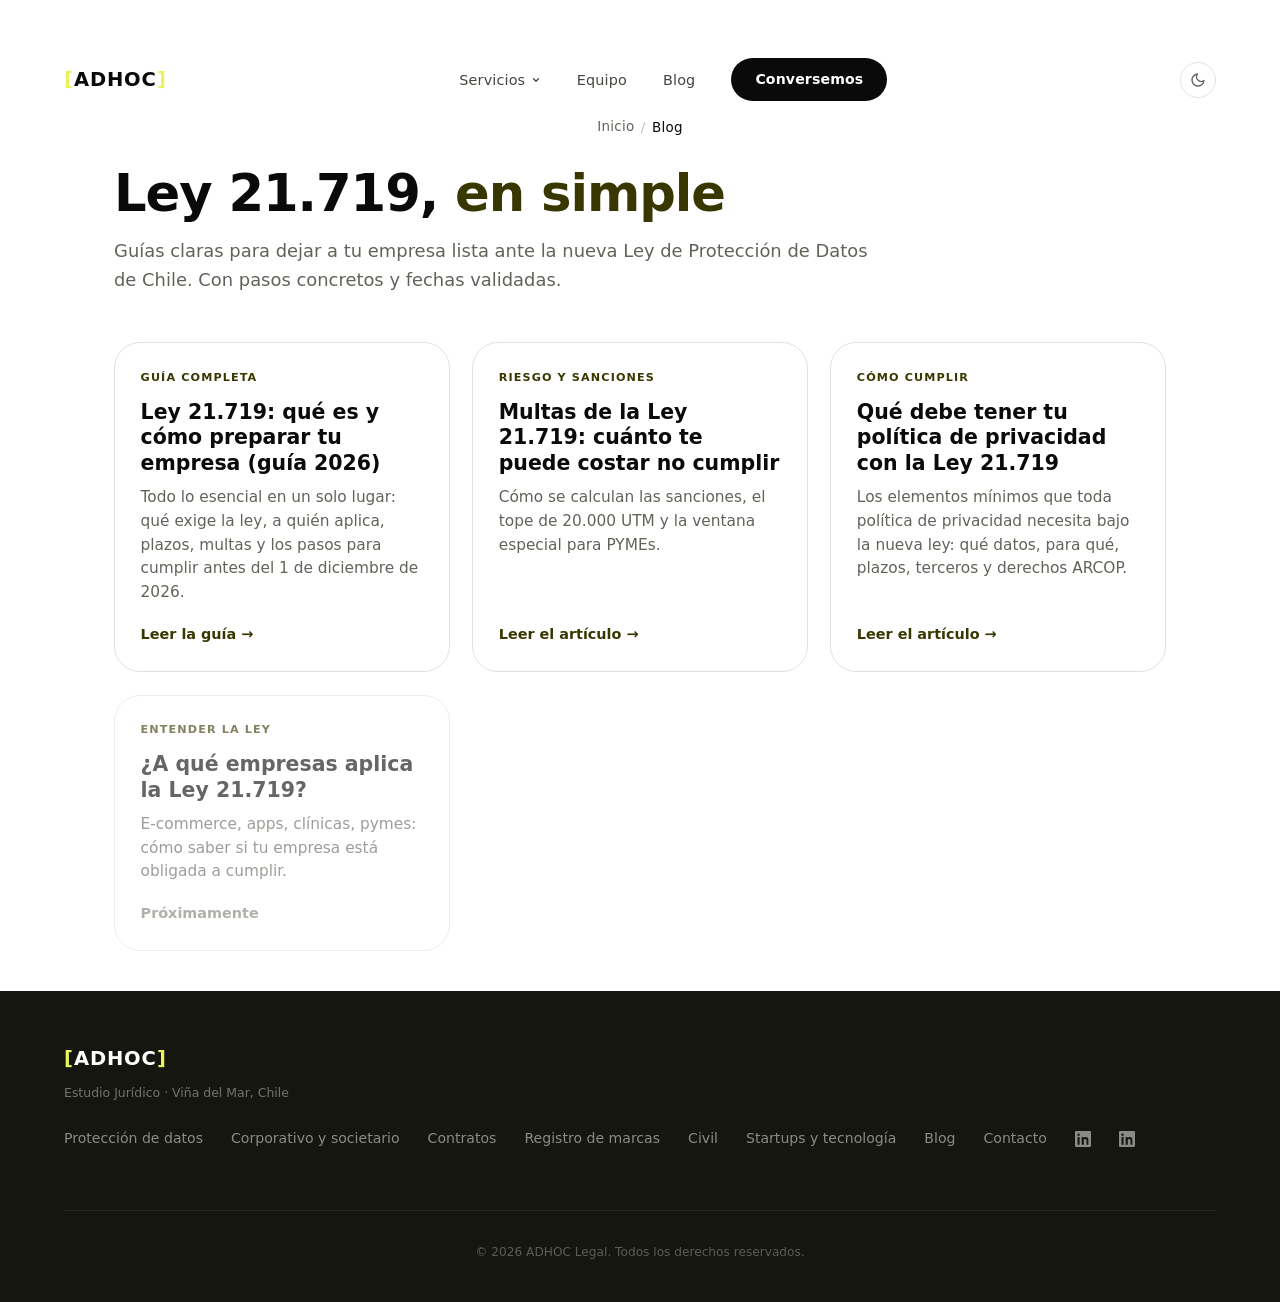
==== commit b14f2071: "feat(sitio): reformula la web como estudio de empresas con seis áreas El home era la landing complet" ====
--- a/blog/index.html
+++ b/blog/index.html
@@ -21,9 +21,9 @@
 
   <link rel="icon" href="data:image/svg+xml,%3Csvg xmlns='http://www.w3.org/2000/svg' viewBox='0 0 64 64'%3E%3Crect width='64' height='64' rx='14' fill='%230a0a0a'/%3E%3Ctext x='32' y='45' font-family='Space Grotesk, Arial, sans-serif' font-size='34' font-weight='700' text-anchor='middle'%3E%3Ctspan fill='%23E8F55A'%3E%5B%3C/tspan%3E%3Ctspan fill='%23ffffff'%3EA%3C/tspan%3E%3Ctspan fill='%23E8F55A'%3E%5D%3C/tspan%3E%3C/text%3E%3C/svg%3E" />
   <link rel="stylesheet" href="/recursos/fonts/fonts.css" />
-  <link rel="stylesheet" href="/adhoc-styles.css?v=7" />
+  <link rel="stylesheet" href="/adhoc-styles.css?v=8" />
   <link rel="stylesheet" href="/recursos/blog.css?v=1" />
-  <script>(function(){var t=localStorage.getItem('adhoc-theme');if(t==='dark')document.documentElement.setAttribute('data-theme','dark');}());</script>
+  <script src="/theme-init.js?v=3"></script>
 
   <!-- Datos estructurados: el blog -->
   <script type="application/ld+json">
@@ -59,11 +59,20 @@
 <nav>
   <a href="/" class="nav-logo"><span class="br">[</span><span class="wm-txt">ADHOC</span><span class="br">]</span></a>
   <ul class="nav-links" id="navLinks">
-    <li><a href="/#ley">La Ley 21.719</a></li>
-    <li><a href="/#evaluacion">Diagnóstico gratis</a></li>
-    <li><a href="/#informe">El informe</a></li>
+    <li class="has-sub">
+      <a href="/#servicios" class="sub-top">Servicios <svg class="sub-chev" width="10" height="10" viewBox="0 0 24 24" fill="none" stroke="currentColor" stroke-width="3" stroke-linecap="round" stroke-linejoin="round" aria-hidden="true"><polyline points="6 9 12 15 18 9"/></svg></a>
+      <ul class="sub-menu">
+      <li><a href="/proteccion-de-datos/">Protección de datos</a></li>
+      <li><a href="/corporativo-societario/">Corporativo y societario</a></li>
+      <li><a href="/contratos/">Contratos</a></li>
+      <li><a href="/registro-de-marcas/">Registro de marcas</a></li>
+      <li><a href="/civil/">Civil</a></li>
+      <li><a href="/startups/">Startups y tecnología</a></li>
+      </ul>
+    </li>
+    <li><a href="/#equipo">Equipo</a></li>
     <li><a href="/blog/">Blog</a></li>
-    <li><a href="/#contacto" class="nav-cta">Agenda</a></li>
+    <li><a href="/#contacto" class="nav-cta">Conversemos</a></li>
   </ul>
   <button class="theme-toggle" id="themeToggle" aria-label="Cambiar modo visual">
     <svg class="icon-moon" width="16" height="16" viewBox="0 0 24 24" fill="none" stroke="currentColor" stroke-width="2" stroke-linecap="round" stroke-linejoin="round"><path d="M21 12.79A9 9 0 1 1 11.21 3 7 7 0 0 0 21 12.79z"/></svg>
@@ -127,15 +136,21 @@
       <div class="footer-tag">Estudio Jurídico · Viña del Mar, Chile</div>
     </div>
     <div class="footer-links">
-      <a href="/#ley">La Ley 21.719</a>
-      <a href="/#informe">El informe</a>
+      <a href="/proteccion-de-datos/">Protección de datos</a>
+      <a href="/corporativo-societario/">Corporativo y societario</a>
+      <a href="/contratos/">Contratos</a>
+      <a href="/registro-de-marcas/">Registro de marcas</a>
+      <a href="/civil/">Civil</a>
+      <a href="/startups/">Startups y tecnología</a>
       <a href="/blog/">Blog</a>
       <a href="/#contacto">Contacto</a>
+      <a href="https://www.linkedin.com/in/ncamposgodoy/" target="_blank" rel="noopener" aria-label="LinkedIn Nicolás"><svg width="16" height="16" viewBox="0 0 24 24" fill="currentColor"><path d="M20.447 20.452H17.21v-5.569c0-1.328-.024-3.037-1.852-3.037-1.853 0-2.136 1.445-2.136 2.939v5.667H9.988V9h3.102v1.561h.044c.432-.818 1.487-1.681 3.062-1.681 3.273 0 3.876 2.154 3.876 4.958v6.614zM5.337 7.433a1.8 1.8 0 1 1 0-3.6 1.8 1.8 0 0 1 0 3.6zm1.558 13.019H3.779V9h3.116v11.452zM22.225 0H1.771C.792 0 0 .774 0 1.729v20.542C0 23.227.792 24 1.771 24h20.451C23.2 24 24 23.227 24 22.271V1.729C24 .774 23.2 0 22.222 0h.003z"/></svg></a>
+      <a href="https://www.linkedin.com/in/javiera-bravo-abogada/" target="_blank" rel="noopener" aria-label="LinkedIn Javiera"><svg width="16" height="16" viewBox="0 0 24 24" fill="currentColor"><path d="M20.447 20.452H17.21v-5.569c0-1.328-.024-3.037-1.852-3.037-1.853 0-2.136 1.445-2.136 2.939v5.667H9.988V9h3.102v1.561h.044c.432-.818 1.487-1.681 3.062-1.681 3.273 0 3.876 2.154 3.876 4.958v6.614zM5.337 7.433a1.8 1.8 0 1 1 0-3.6 1.8 1.8 0 0 1 0 3.6zm1.558 13.019H3.779V9h3.116v11.452zM22.225 0H1.771C.792 0 0 .774 0 1.729v20.542C0 23.227.792 24 1.771 24h20.451C23.2 24 24 23.227 24 22.271V1.729C24 .774 23.2 0 22.222 0h.003z"/></svg></a>
     </div>
     <p class="footer-copy">© 2026 ADHOC Legal. Todos los derechos reservados.</p>
   </div>
 </footer>
 
-<script src="/adhoc-app.js?v=2"></script>
+<script src="/adhoc-app.js?v=3"></script>
 </body>
 </html>
--- a/adhoc-styles.css
+++ b/adhoc-styles.css
@@ -1131,3 +1131,76 @@
 .pago-back { display: inline-block; margin-top: 1.2rem; color: var(--gray-500); text-decoration: underline; text-underline-offset: 3px; font-size: 0.9rem; }
 .pago-back:hover { color: var(--black); }
 
+
+/* ============================================================
+   NAVEGACIÓN: SUBMENÚ DE ÁREAS
+   ============================================================ */
+.nav-links .has-sub { position: relative; }
+.sub-top { display: inline-flex; align-items: center; gap: 0.35rem; }
+.sub-chev { transition: transform 0.25s var(--ease); }
+.has-sub:hover .sub-chev,
+.has-sub:focus-within .sub-chev { transform: rotate(180deg); }
+
+/* Puente invisible para que el puntero llegue al submenú sin cerrarlo */
+.has-sub::after { content: ''; position: absolute; left: 0; right: 0; top: 100%; height: 18px; }
+
+.sub-menu {
+  position: absolute; top: calc(100% + 16px); left: -0.9rem; min-width: 252px;
+  list-style: none; margin: 0; padding: 0.5rem;
+  background: var(--white); border: 1px solid var(--gray-100);
+  border-radius: var(--radius-lg); box-shadow: var(--shadow-md);
+  opacity: 0; visibility: hidden; transform: translateY(-6px);
+  transition: opacity 0.2s var(--ease), transform 0.2s var(--ease), visibility 0.2s;
+  z-index: var(--z-menu);
+}
+.has-sub:hover .sub-menu,
+.has-sub:focus-within .sub-menu { opacity: 1; visibility: visible; transform: translateY(0); }
+.sub-menu a {
+  display: block; padding: 0.6rem 0.85rem; border-radius: 10px;
+  font-size: 0.9rem; font-weight: 500; color: var(--gray-700); text-decoration: none;
+  transition: background 0.18s, color 0.18s;
+}
+.sub-menu a:hover { background: var(--accent-soft); color: var(--black); }
+.sub-menu a[aria-current="page"] { background: var(--accent-soft); color: var(--black); font-weight: 600; }
+html[data-theme="dark"] .sub-menu { background: var(--gray-50); border-color: var(--gray-200); }
+
+@media (max-width: 1100px) {
+  .nav-links.open { max-height: calc(100svh - 66px - var(--ann-h)); overflow-y: auto; }
+  .nav-links .has-sub { width: 100%; }
+  .has-sub::after { display: none; }
+  .sub-chev { display: none; }
+  .sub-menu {
+    position: static; opacity: 1; visibility: visible; transform: none;
+    background: transparent; border: none; box-shadow: none;
+    min-width: 0; padding: 0.5rem 0 0 0.9rem; display: grid; gap: 0.1rem;
+  }
+  .sub-menu a { padding: 0.45rem 0; }
+}
+
+/* ============================================================
+   PÁGINAS DE ÁREA DE PRÁCTICA
+   ============================================================ */
+html.no-ann { --ann-h: 0px; }
+
+.area-hero {
+  position: relative; overflow: hidden; background: var(--white);
+  display: flex; justify-content: center;
+  padding: calc(var(--ann-h) + 148px) var(--pad-x) clamp(3.5rem, 6vw, 5.5rem);
+}
+.area-hero .hero-title { font-size: clamp(2.5rem, 6vw, 4.4rem); }
+.area-hero .hero-subtitle { margin-bottom: 2.2rem; }
+
+.crumbs {
+  display: flex; align-items: center; justify-content: center; gap: 0.5rem;
+  font-size: 0.78rem; letter-spacing: 0.02em; color: var(--gray-500); margin-bottom: 1.4rem;
+}
+.crumbs a { color: var(--gray-600); text-decoration: none; border-bottom: 1px solid transparent; transition: color 0.2s, border-color 0.2s; }
+.crumbs a:hover { color: var(--black); border-bottom-color: var(--accent); }
+
+/* Tarjeta de área como enlace completo */
+a.service-card { display: block; text-decoration: none; color: inherit; }
+
+/* Botón secundario sobre la banda oscura */
+.why-cta { display: flex; gap: 0.8rem; flex-wrap: wrap; }
+#por-que .btn-ghost { color: #fff; border-color: rgba(255,255,255,0.32); }
+#por-que .btn-ghost:hover { background: #fff; color: var(--ink); border-color: #fff; }
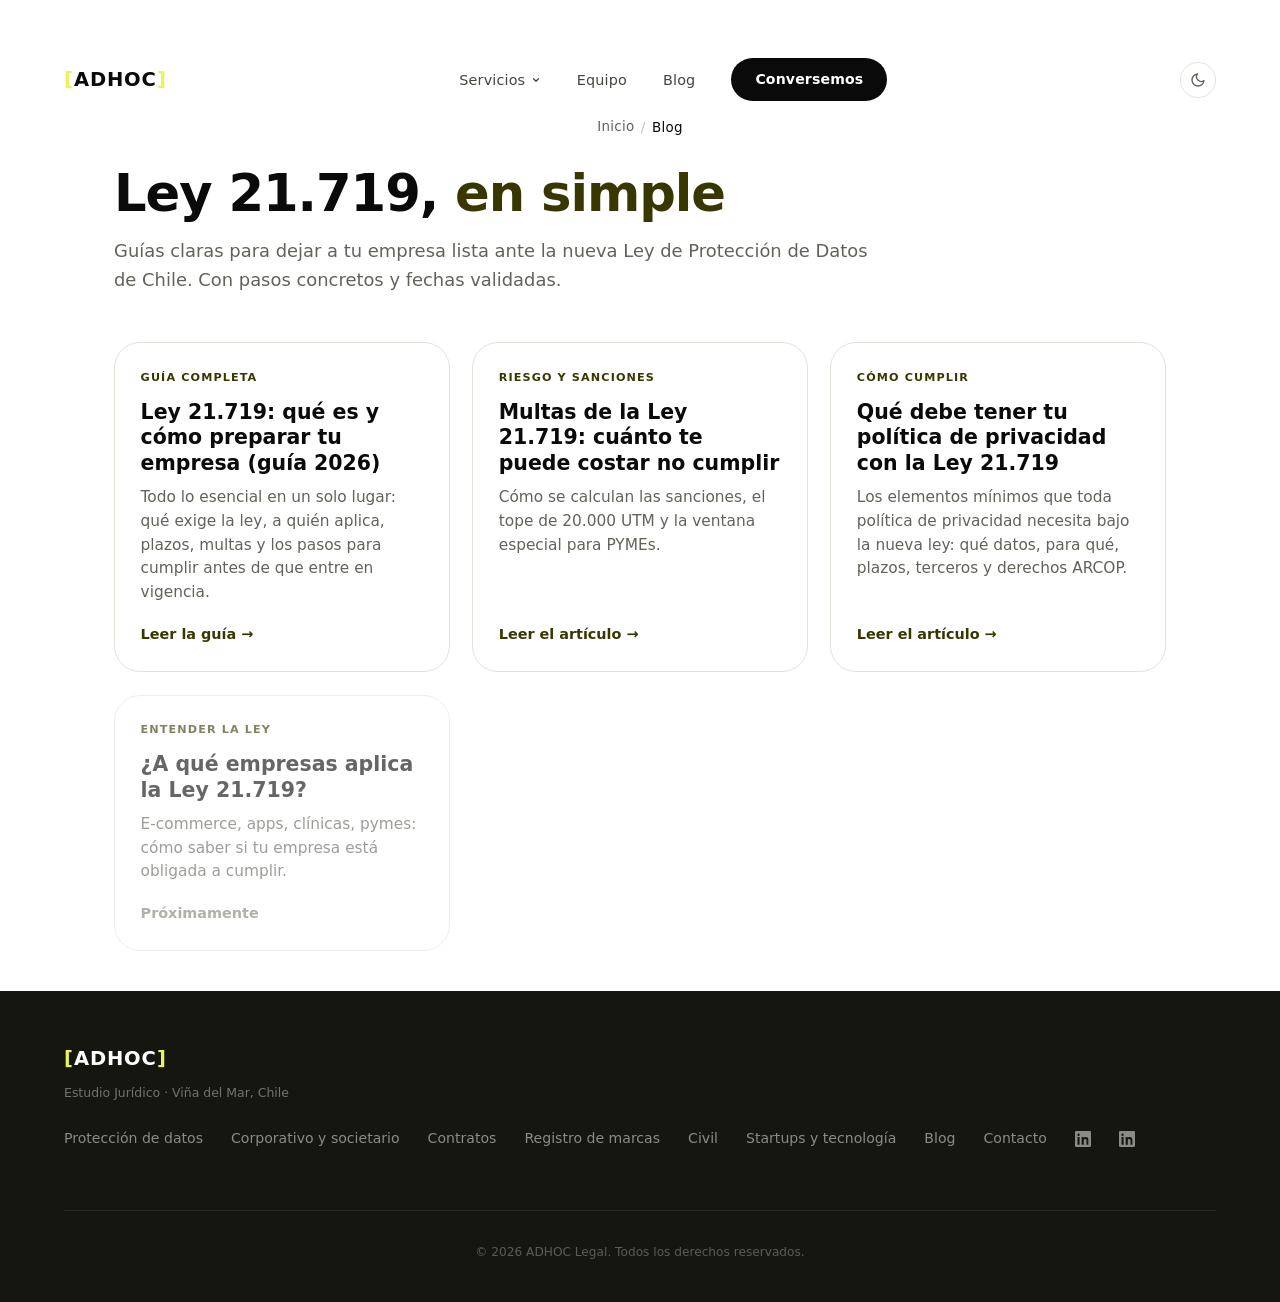
==== commit 679a8986: "Ley 21.719: quita la urgencia del 1 de diciembre tras la postergación aprobada El 17-nov-2026 el Con" ====
--- a/blog/index.html
+++ b/blog/index.html
@@ -4,7 +4,7 @@
   <meta charset="UTF-8" />
   <meta name="viewport" content="width=device-width, initial-scale=1.0" />
   <title>Blog Ley 21.719 | Protección de datos para empresas | ADHOC Legal</title>
-  <meta name="description" content="Guías claras sobre la Ley 21.719 de protección de datos en Chile: qué es, a quién aplica, multas y cómo dejar lista tu empresa antes del 1 de diciembre de 2026." />
+  <meta name="description" content="Guías claras sobre la Ley 21.719 de protección de datos en Chile: qué es, a quién aplica, multas y cómo preparar tu empresa antes de que entre en vigencia." />
   <link rel="canonical" href="https://adhoclegal.cl/blog/" />
 
   <meta property="og:type" content="website" />
@@ -12,7 +12,7 @@
   <meta property="og:site_name" content="ADHOC Legal" />
   <meta property="og:url" content="https://adhoclegal.cl/blog/" />
   <meta property="og:title" content="Blog Ley 21.719: protección de datos para empresas" />
-  <meta property="og:description" content="Guías claras sobre la Ley 21.719: qué es, a quién aplica, multas y cómo cumplir antes de diciembre de 2026." />
+  <meta property="og:description" content="Guías claras sobre la Ley 21.719: qué es, a quién aplica, multas y cómo prepararte con tiempo." />
   <meta property="og:image" content="https://adhoclegal.cl/recursos/og-image.png" />
   <meta name="twitter:card" content="summary_large_image" />
   <meta name="twitter:title" content="Blog Ley 21.719: protección de datos para empresas" />
@@ -21,7 +21,7 @@
 
   <link rel="icon" href="data:image/svg+xml,%3Csvg xmlns='http://www.w3.org/2000/svg' viewBox='0 0 64 64'%3E%3Crect width='64' height='64' rx='14' fill='%230a0a0a'/%3E%3Ctext x='32' y='45' font-family='Space Grotesk, Arial, sans-serif' font-size='34' font-weight='700' text-anchor='middle'%3E%3Ctspan fill='%23E8F55A'%3E%5B%3C/tspan%3E%3Ctspan fill='%23ffffff'%3EA%3C/tspan%3E%3Ctspan fill='%23E8F55A'%3E%5D%3C/tspan%3E%3C/text%3E%3C/svg%3E" />
   <link rel="stylesheet" href="/recursos/fonts/fonts.css" />
-  <link rel="stylesheet" href="/adhoc-styles.css?v=8" />
+  <link rel="stylesheet" href="/adhoc-styles.css?v=9" />
   <link rel="stylesheet" href="/recursos/blog.css?v=1" />
   <script src="/theme-init.js?v=3"></script>
 
@@ -100,7 +100,7 @@
     <a class="post-card" href="/blog/ley-21719-guia-empresas-chile.html">
       <span class="tag">Guía completa</span>
       <h2>Ley 21.719: qué es y cómo preparar tu empresa (guía 2026)</h2>
-      <p>Todo lo esencial en un solo lugar: qué exige la ley, a quién aplica, plazos, multas y los pasos para cumplir antes del 1 de diciembre de 2026.</p>
+      <p>Todo lo esencial en un solo lugar: qué exige la ley, a quién aplica, plazos, multas y los pasos para cumplir antes de que entre en vigencia.</p>
       <span class="read">Leer la guía →</span>
     </a>
 
@@ -151,6 +151,6 @@
   </div>
 </footer>
 
-<script src="/adhoc-app.js?v=3"></script>
+<script src="/adhoc-app.js?v=4"></script>
 </body>
 </html>
--- a/adhoc-styles.css
+++ b/adhoc-styles.css
@@ -287,6 +287,9 @@
 .hero-countdown .cd-label {
   font-size: 0.72rem; font-weight: 600; letter-spacing: 0.06em; text-transform: uppercase;
   color: var(--gray-500); text-align: center; max-width: 40ch; text-wrap: balance;
+}
+.hero-countdown .cd-note {
+  font-size: 0.82rem; color: var(--gray-500); text-align: center; max-width: 44ch; text-wrap: balance;
 }
 .cd-units { display: flex; gap: 0.45rem; flex-wrap: wrap; justify-content: center; }
 .cd-unit {
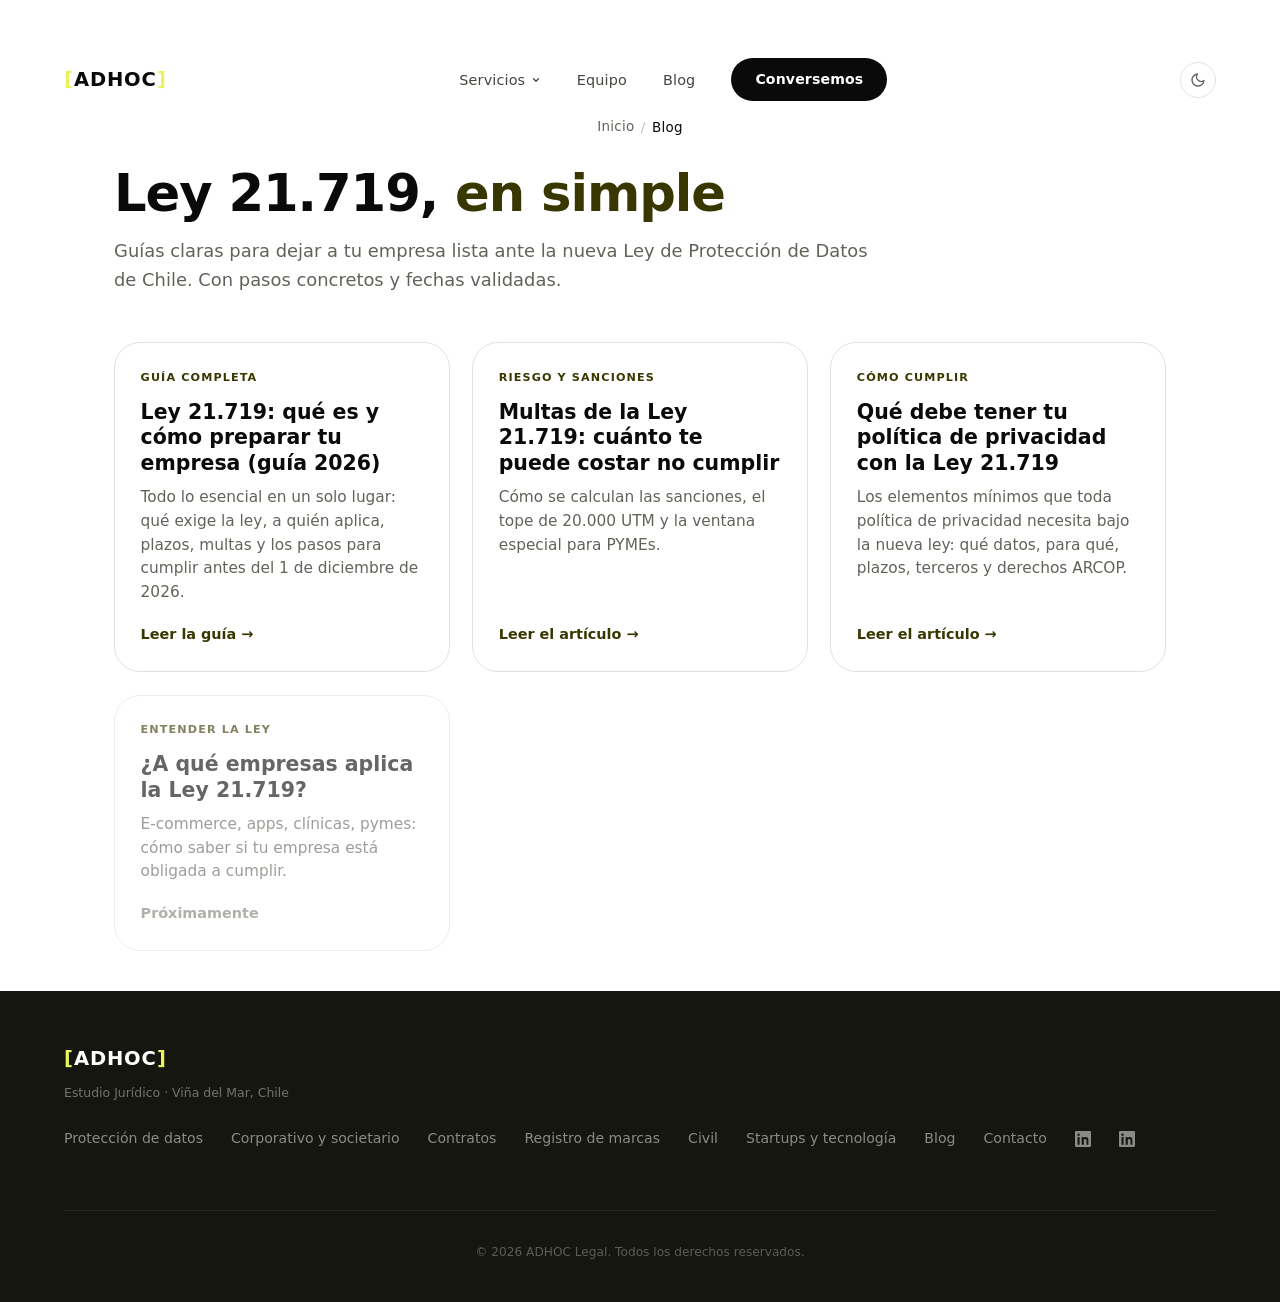
==== commit e273ce45: "Arregla el desborde horizontal en celular causado por el footer .footer-links era un flex sin flex-w" ====
--- a/blog/index.html
+++ b/blog/index.html
@@ -4,7 +4,7 @@
   <meta charset="UTF-8" />
   <meta name="viewport" content="width=device-width, initial-scale=1.0" />
   <title>Blog Ley 21.719 | Protección de datos para empresas | ADHOC Legal</title>
-  <meta name="description" content="Guías claras sobre la Ley 21.719 de protección de datos en Chile: qué es, a quién aplica, multas y cómo preparar tu empresa antes de que entre en vigencia." />
+  <meta name="description" content="Guías claras sobre la Ley 21.719 de protección de datos en Chile: qué es, a quién aplica, multas y cómo dejar lista tu empresa antes del 1 de diciembre de 2026." />
   <link rel="canonical" href="https://adhoclegal.cl/blog/" />
 
   <meta property="og:type" content="website" />
@@ -12,7 +12,7 @@
   <meta property="og:site_name" content="ADHOC Legal" />
   <meta property="og:url" content="https://adhoclegal.cl/blog/" />
   <meta property="og:title" content="Blog Ley 21.719: protección de datos para empresas" />
-  <meta property="og:description" content="Guías claras sobre la Ley 21.719: qué es, a quién aplica, multas y cómo prepararte con tiempo." />
+  <meta property="og:description" content="Guías claras sobre la Ley 21.719: qué es, a quién aplica, multas y cómo cumplir antes de diciembre de 2026." />
   <meta property="og:image" content="https://adhoclegal.cl/recursos/og-image.png" />
   <meta name="twitter:card" content="summary_large_image" />
   <meta name="twitter:title" content="Blog Ley 21.719: protección de datos para empresas" />
@@ -21,7 +21,7 @@
 
   <link rel="icon" href="data:image/svg+xml,%3Csvg xmlns='http://www.w3.org/2000/svg' viewBox='0 0 64 64'%3E%3Crect width='64' height='64' rx='14' fill='%230a0a0a'/%3E%3Ctext x='32' y='45' font-family='Space Grotesk, Arial, sans-serif' font-size='34' font-weight='700' text-anchor='middle'%3E%3Ctspan fill='%23E8F55A'%3E%5B%3C/tspan%3E%3Ctspan fill='%23ffffff'%3EA%3C/tspan%3E%3Ctspan fill='%23E8F55A'%3E%5D%3C/tspan%3E%3C/text%3E%3C/svg%3E" />
   <link rel="stylesheet" href="/recursos/fonts/fonts.css" />
-  <link rel="stylesheet" href="/adhoc-styles.css?v=9" />
+  <link rel="stylesheet" href="/adhoc-styles.css?v=10" />
   <link rel="stylesheet" href="/recursos/blog.css?v=1" />
   <script src="/theme-init.js?v=3"></script>
 
@@ -100,7 +100,7 @@
     <a class="post-card" href="/blog/ley-21719-guia-empresas-chile.html">
       <span class="tag">Guía completa</span>
       <h2>Ley 21.719: qué es y cómo preparar tu empresa (guía 2026)</h2>
-      <p>Todo lo esencial en un solo lugar: qué exige la ley, a quién aplica, plazos, multas y los pasos para cumplir antes de que entre en vigencia.</p>
+      <p>Todo lo esencial en un solo lugar: qué exige la ley, a quién aplica, plazos, multas y los pasos para cumplir antes del 1 de diciembre de 2026.</p>
       <span class="read">Leer la guía →</span>
     </a>
 
@@ -151,6 +151,6 @@
   </div>
 </footer>
 
-<script src="/adhoc-app.js?v=4"></script>
+<script src="/adhoc-app.js?v=3"></script>
 </body>
 </html>
--- a/adhoc-styles.css
+++ b/adhoc-styles.css
@@ -287,9 +287,6 @@
 .hero-countdown .cd-label {
   font-size: 0.72rem; font-weight: 600; letter-spacing: 0.06em; text-transform: uppercase;
   color: var(--gray-500); text-align: center; max-width: 40ch; text-wrap: balance;
-}
-.hero-countdown .cd-note {
-  font-size: 0.82rem; color: var(--gray-500); text-align: center; max-width: 44ch; text-wrap: balance;
 }
 .cd-units { display: flex; gap: 0.45rem; flex-wrap: wrap; justify-content: center; }
 .cd-unit {
@@ -612,7 +609,7 @@
 footer .nav-logo .wm-txt { color: #fff; }
 .footer-inner { max-width: var(--maxw); margin: 0 auto; display: flex; justify-content: space-between; align-items: center; flex-wrap: wrap; gap: 1.5rem; }
 .footer-tag { font-size: 0.78rem; color: rgba(255,255,255,0.4); margin-top: 0.6rem; }
-.footer-links { display: flex; gap: 1.75rem; align-items: center; }
+.footer-links { display: flex; flex-wrap: wrap; gap: 0.9rem 1.75rem; align-items: center; }
 .footer-links a { color: rgba(255,255,255,0.5); text-decoration: none; font-size: 0.88rem; transition: color 0.2s; display: inline-flex; }
 .footer-links a:hover { color: #fff; }
 .footer-copy { width: 100%; text-align: center; font-size: 0.76rem; color: rgba(255,255,255,0.3); padding-top: 2rem; border-top: 1px solid rgba(255,255,255,0.08); margin-top: 2.25rem; }
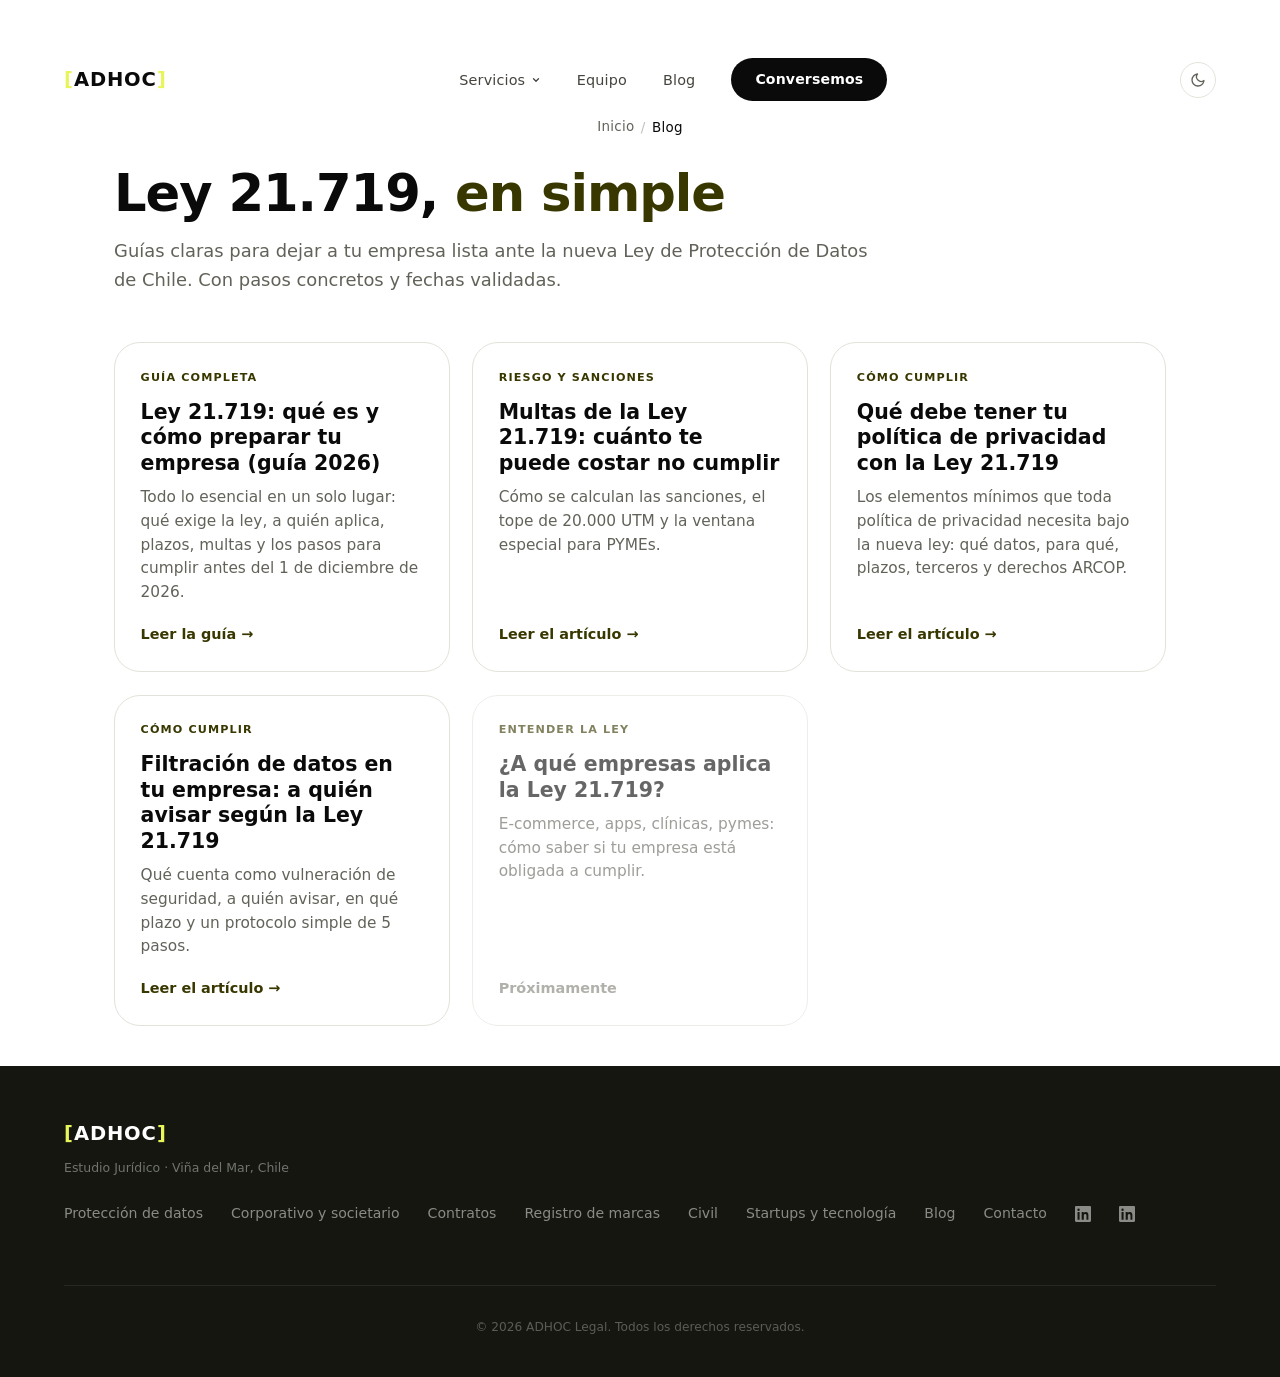
==== commit 0be52330: "blog: post "Filtración de datos en tu empresa: a quién avisar según la Ley 21.719" Artículo de la se" ====
--- a/blog/index.html
+++ b/blog/index.html
@@ -21,7 +21,7 @@
 
   <link rel="icon" href="data:image/svg+xml,%3Csvg xmlns='http://www.w3.org/2000/svg' viewBox='0 0 64 64'%3E%3Crect width='64' height='64' rx='14' fill='%230a0a0a'/%3E%3Ctext x='32' y='45' font-family='Space Grotesk, Arial, sans-serif' font-size='34' font-weight='700' text-anchor='middle'%3E%3Ctspan fill='%23E8F55A'%3E%5B%3C/tspan%3E%3Ctspan fill='%23ffffff'%3EA%3C/tspan%3E%3Ctspan fill='%23E8F55A'%3E%5D%3C/tspan%3E%3C/text%3E%3C/svg%3E" />
   <link rel="stylesheet" href="/recursos/fonts/fonts.css" />
-  <link rel="stylesheet" href="/adhoc-styles.css?v=10" />
+  <link rel="stylesheet" href="/adhoc-styles.css?v=8" />
   <link rel="stylesheet" href="/recursos/blog.css?v=1" />
   <script src="/theme-init.js?v=3"></script>
 
@@ -118,6 +118,13 @@
       <span class="read">Leer el artículo →</span>
     </a>
 
+    <a class="post-card" href="/blog/filtracion-de-datos-brecha-seguridad-ley-21719.html">
+      <span class="tag">Cómo cumplir</span>
+      <h2>Filtración de datos en tu empresa: a quién avisar según la Ley 21.719</h2>
+      <p>Qué cuenta como vulneración de seguridad, a quién avisar, en qué plazo y un protocolo simple de 5 pasos.</p>
+      <span class="read">Leer el artículo →</span>
+    </a>
+
     <span class="post-card is-soon" aria-disabled="true">
       <span class="tag">Entender la ley</span>
       <h2>¿A qué empresas aplica la Ley 21.719?</h2>
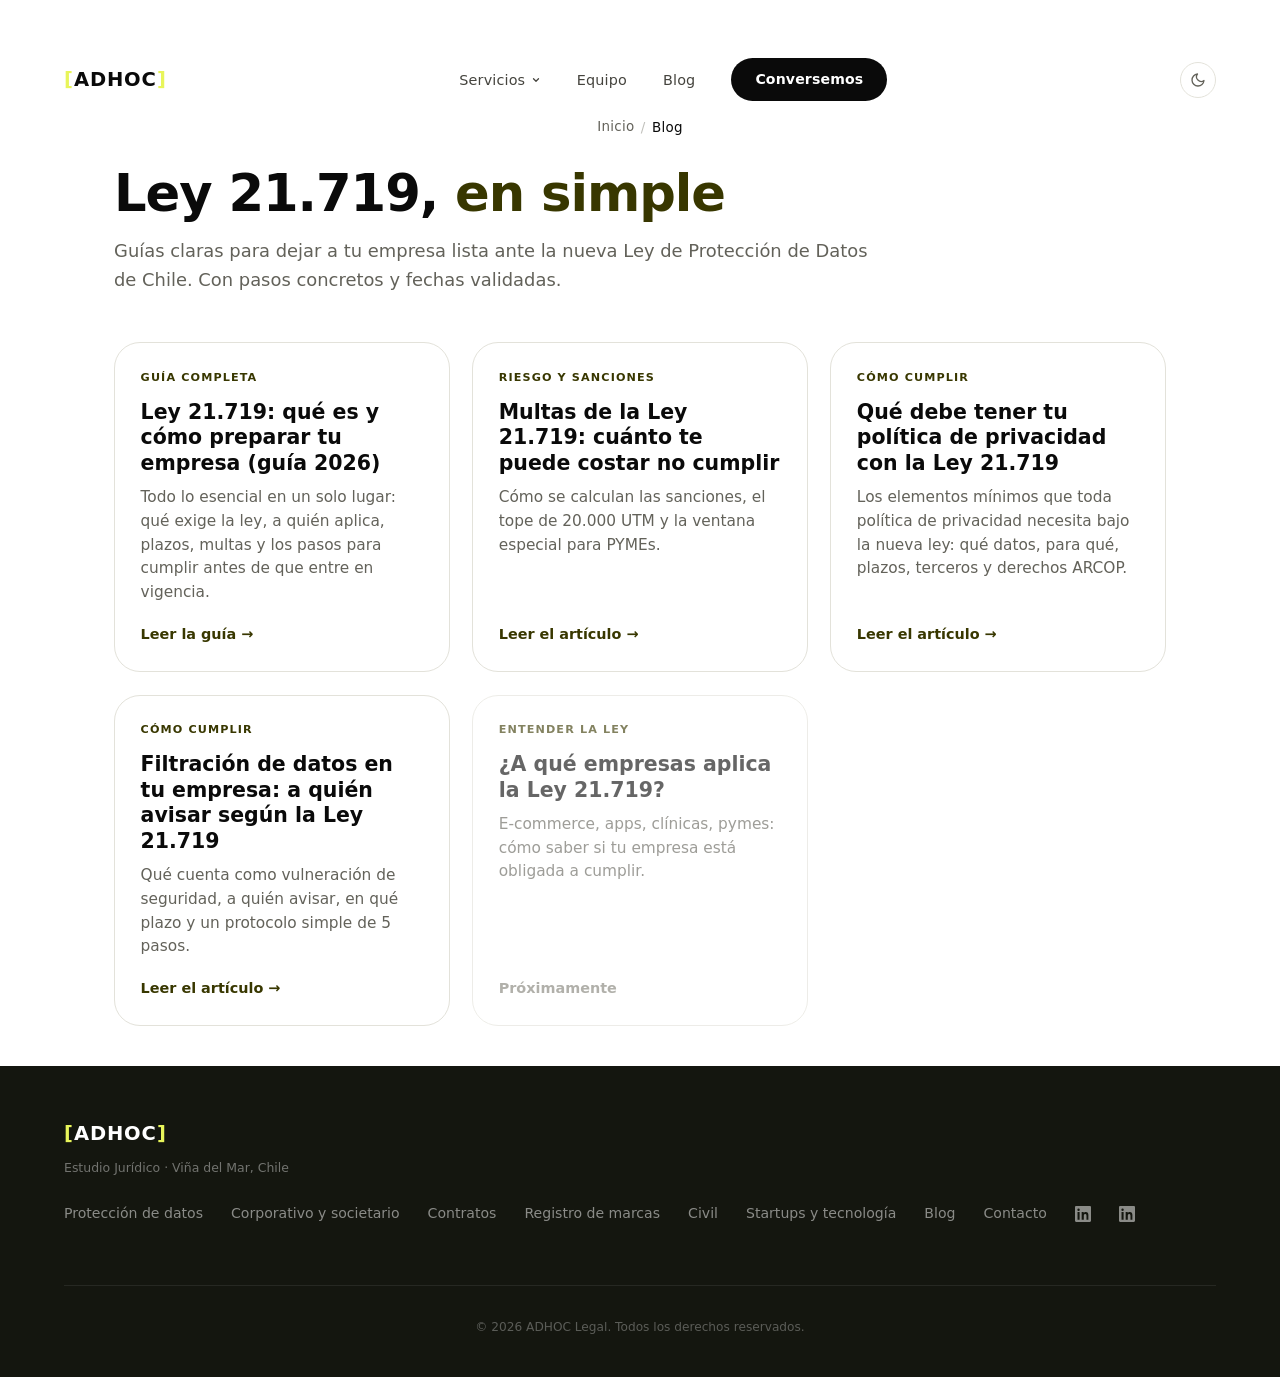
==== commit d4ed9bfe: "Merge remote-tracking branch 'origin/main' into claude/postergacion-ley-21719" ====
--- a/blog/index.html
+++ b/blog/index.html
@@ -4,7 +4,7 @@
   <meta charset="UTF-8" />
   <meta name="viewport" content="width=device-width, initial-scale=1.0" />
   <title>Blog Ley 21.719 | Protección de datos para empresas | ADHOC Legal</title>
-  <meta name="description" content="Guías claras sobre la Ley 21.719 de protección de datos en Chile: qué es, a quién aplica, multas y cómo dejar lista tu empresa antes del 1 de diciembre de 2026." />
+  <meta name="description" content="Guías claras sobre la Ley 21.719 de protección de datos en Chile: qué es, a quién aplica, multas y cómo preparar tu empresa antes de que entre en vigencia." />
   <link rel="canonical" href="https://adhoclegal.cl/blog/" />
 
   <meta property="og:type" content="website" />
@@ -12,7 +12,7 @@
   <meta property="og:site_name" content="ADHOC Legal" />
   <meta property="og:url" content="https://adhoclegal.cl/blog/" />
   <meta property="og:title" content="Blog Ley 21.719: protección de datos para empresas" />
-  <meta property="og:description" content="Guías claras sobre la Ley 21.719: qué es, a quién aplica, multas y cómo cumplir antes de diciembre de 2026." />
+  <meta property="og:description" content="Guías claras sobre la Ley 21.719: qué es, a quién aplica, multas y cómo prepararte con tiempo." />
   <meta property="og:image" content="https://adhoclegal.cl/recursos/og-image.png" />
   <meta name="twitter:card" content="summary_large_image" />
   <meta name="twitter:title" content="Blog Ley 21.719: protección de datos para empresas" />
@@ -21,7 +21,7 @@
 
   <link rel="icon" href="data:image/svg+xml,%3Csvg xmlns='http://www.w3.org/2000/svg' viewBox='0 0 64 64'%3E%3Crect width='64' height='64' rx='14' fill='%230a0a0a'/%3E%3Ctext x='32' y='45' font-family='Space Grotesk, Arial, sans-serif' font-size='34' font-weight='700' text-anchor='middle'%3E%3Ctspan fill='%23E8F55A'%3E%5B%3C/tspan%3E%3Ctspan fill='%23ffffff'%3EA%3C/tspan%3E%3Ctspan fill='%23E8F55A'%3E%5D%3C/tspan%3E%3C/text%3E%3C/svg%3E" />
   <link rel="stylesheet" href="/recursos/fonts/fonts.css" />
-  <link rel="stylesheet" href="/adhoc-styles.css?v=8" />
+  <link rel="stylesheet" href="/adhoc-styles.css?v=9" />
   <link rel="stylesheet" href="/recursos/blog.css?v=1" />
   <script src="/theme-init.js?v=3"></script>
 
@@ -100,7 +100,7 @@
     <a class="post-card" href="/blog/ley-21719-guia-empresas-chile.html">
       <span class="tag">Guía completa</span>
       <h2>Ley 21.719: qué es y cómo preparar tu empresa (guía 2026)</h2>
-      <p>Todo lo esencial en un solo lugar: qué exige la ley, a quién aplica, plazos, multas y los pasos para cumplir antes del 1 de diciembre de 2026.</p>
+      <p>Todo lo esencial en un solo lugar: qué exige la ley, a quién aplica, plazos, multas y los pasos para cumplir antes de que entre en vigencia.</p>
       <span class="read">Leer la guía →</span>
     </a>
 
@@ -158,6 +158,6 @@
   </div>
 </footer>
 
-<script src="/adhoc-app.js?v=3"></script>
+<script src="/adhoc-app.js?v=4"></script>
 </body>
 </html>
